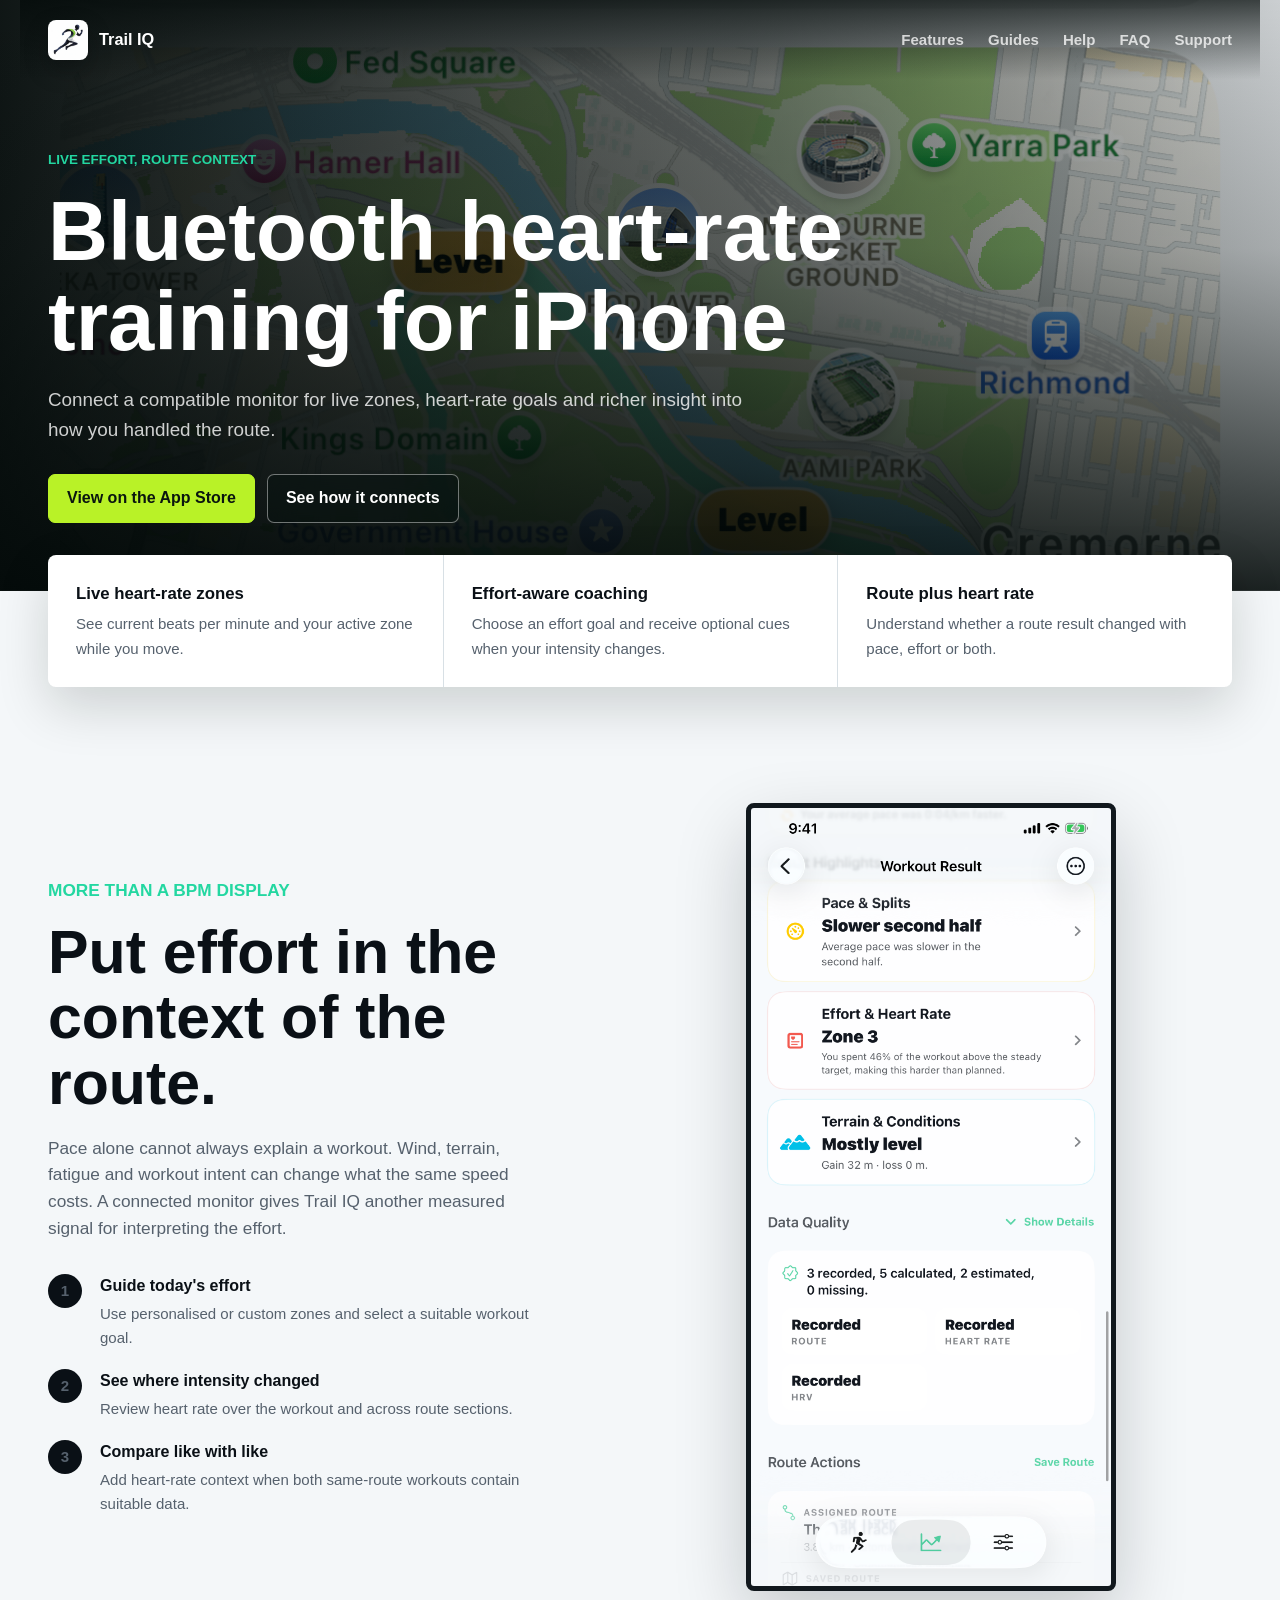
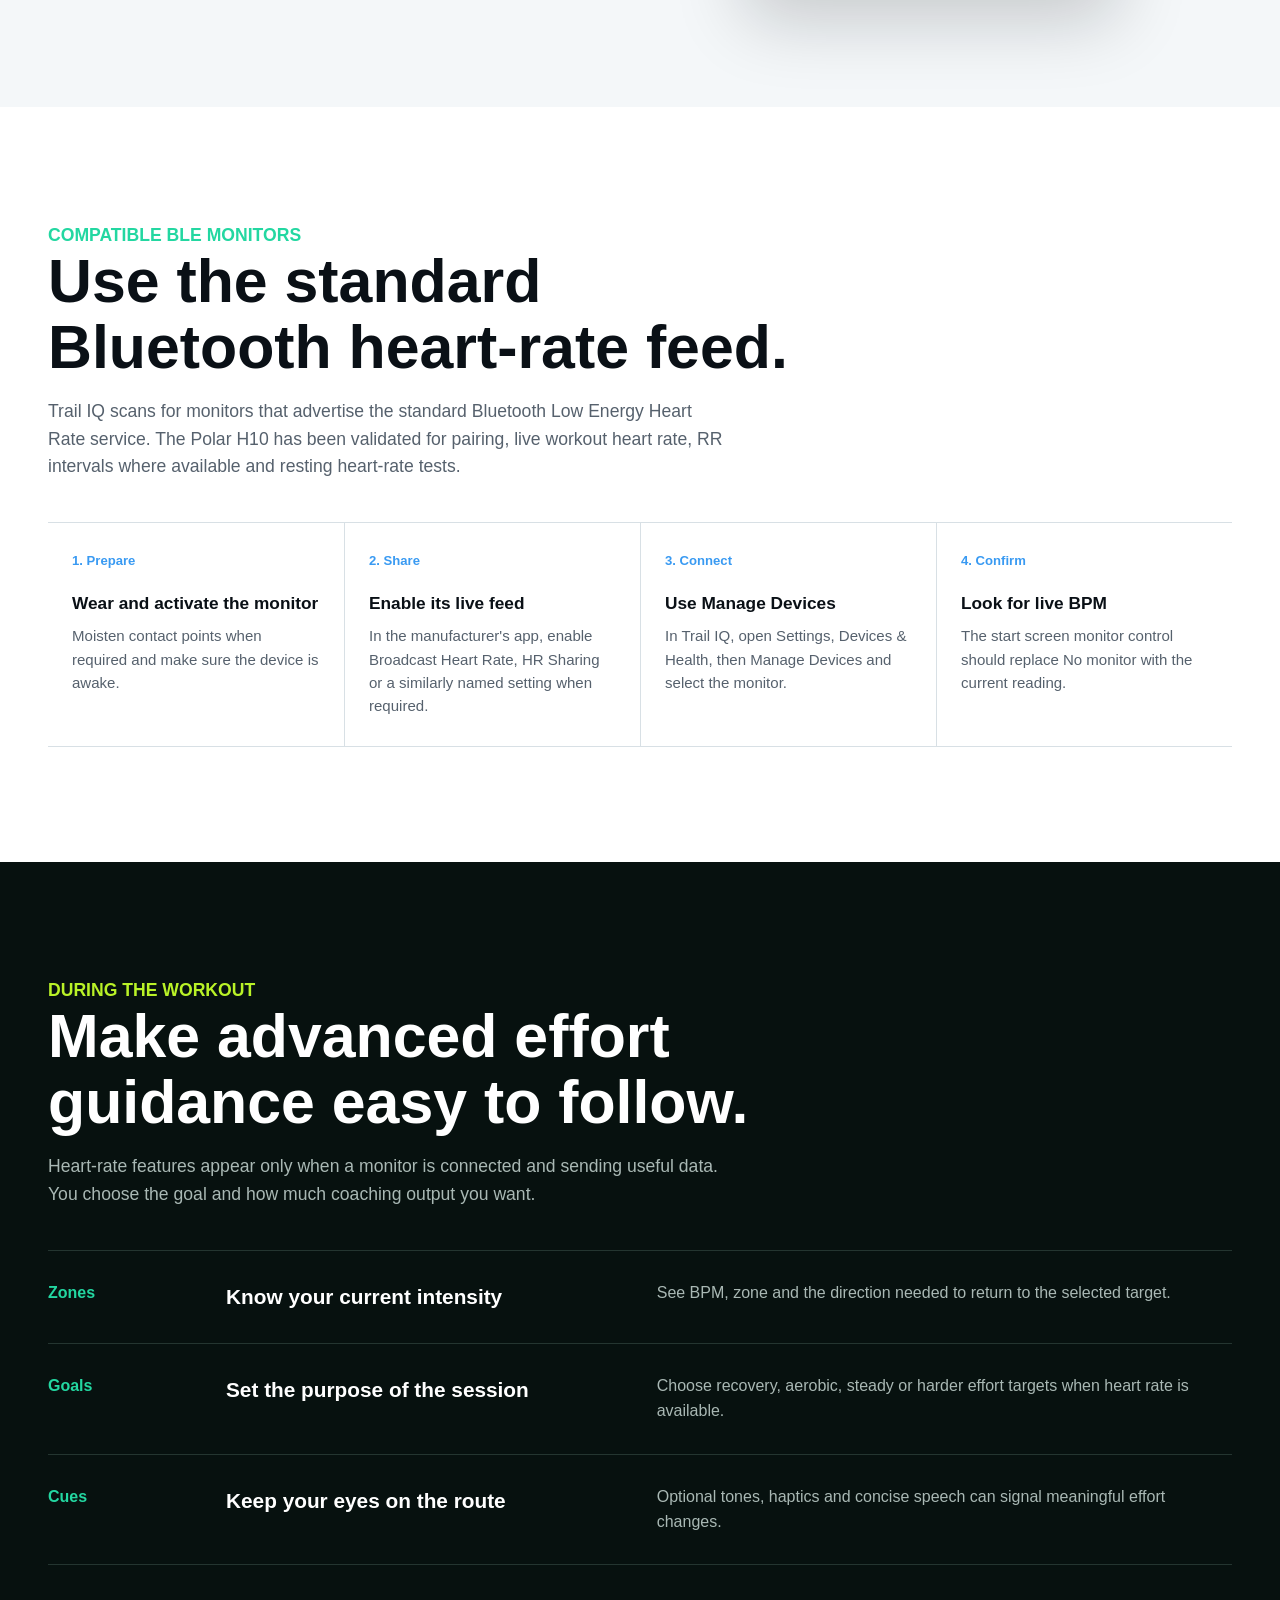
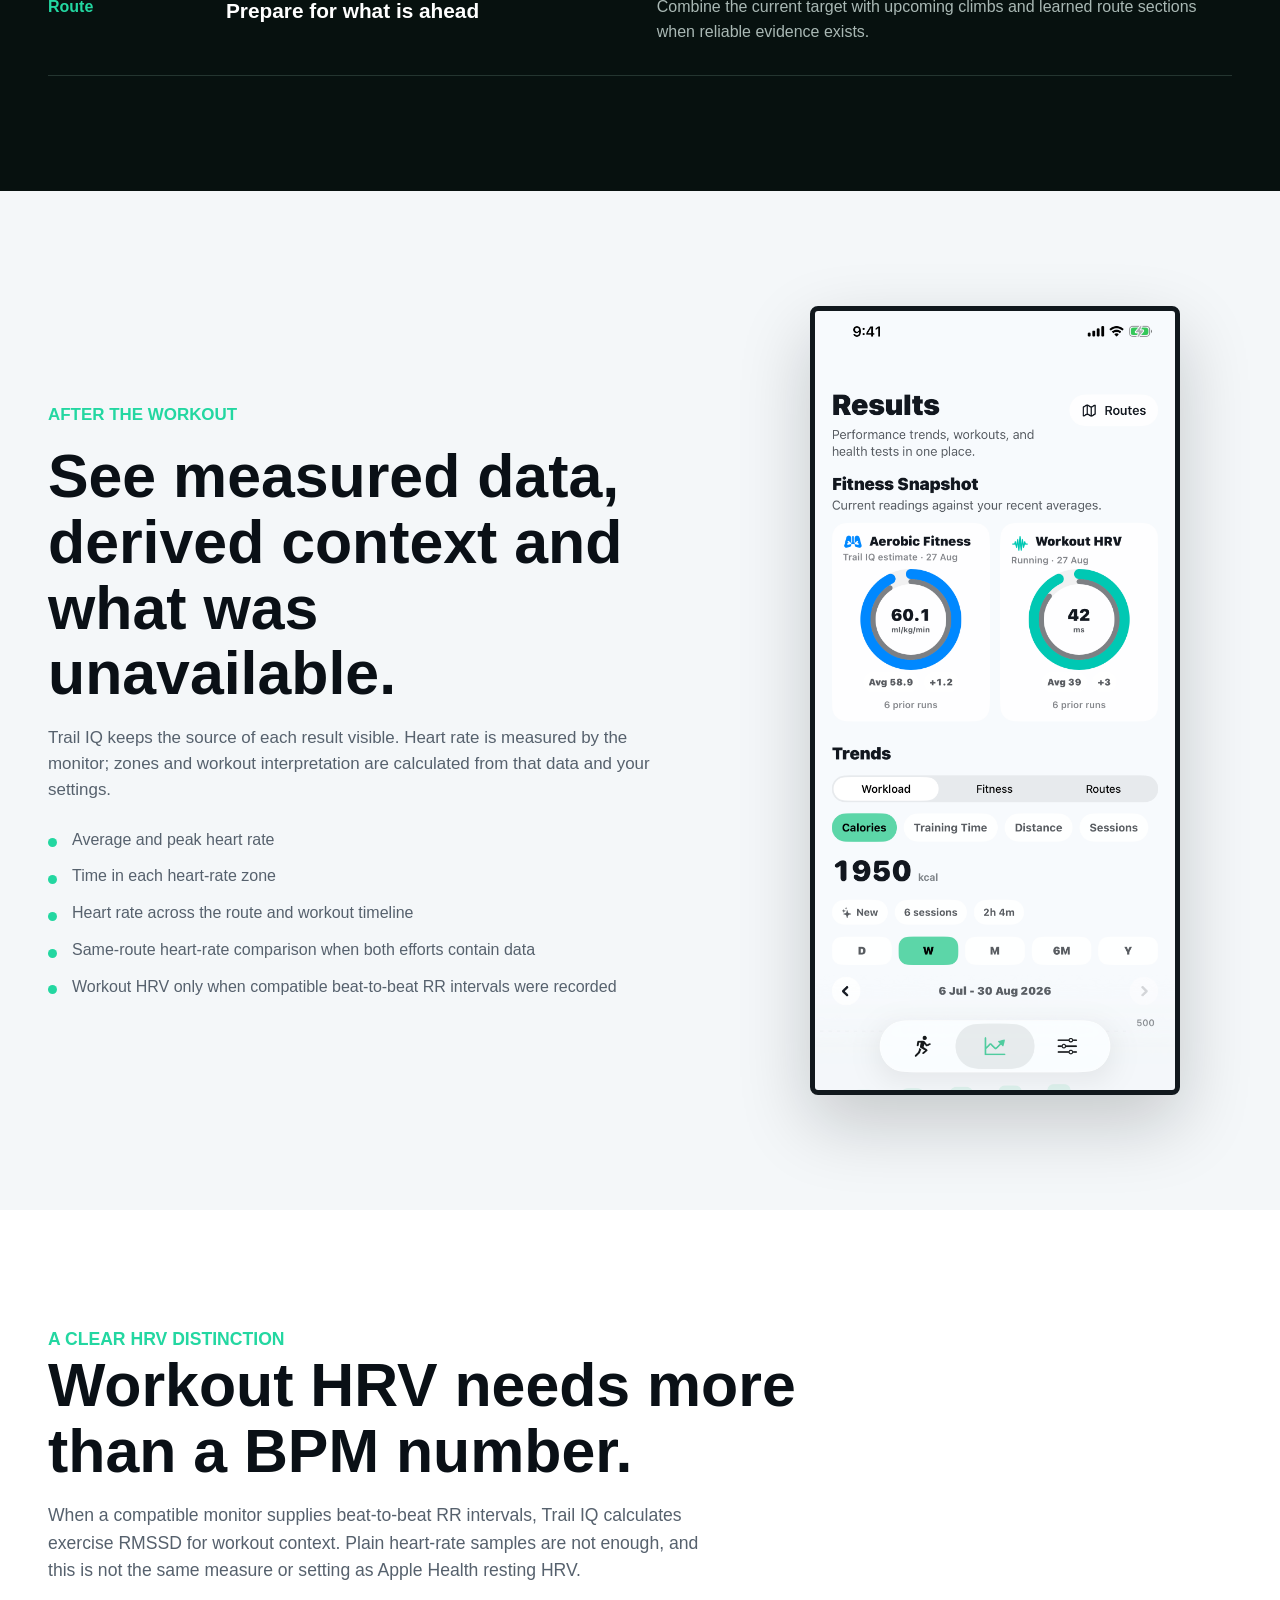
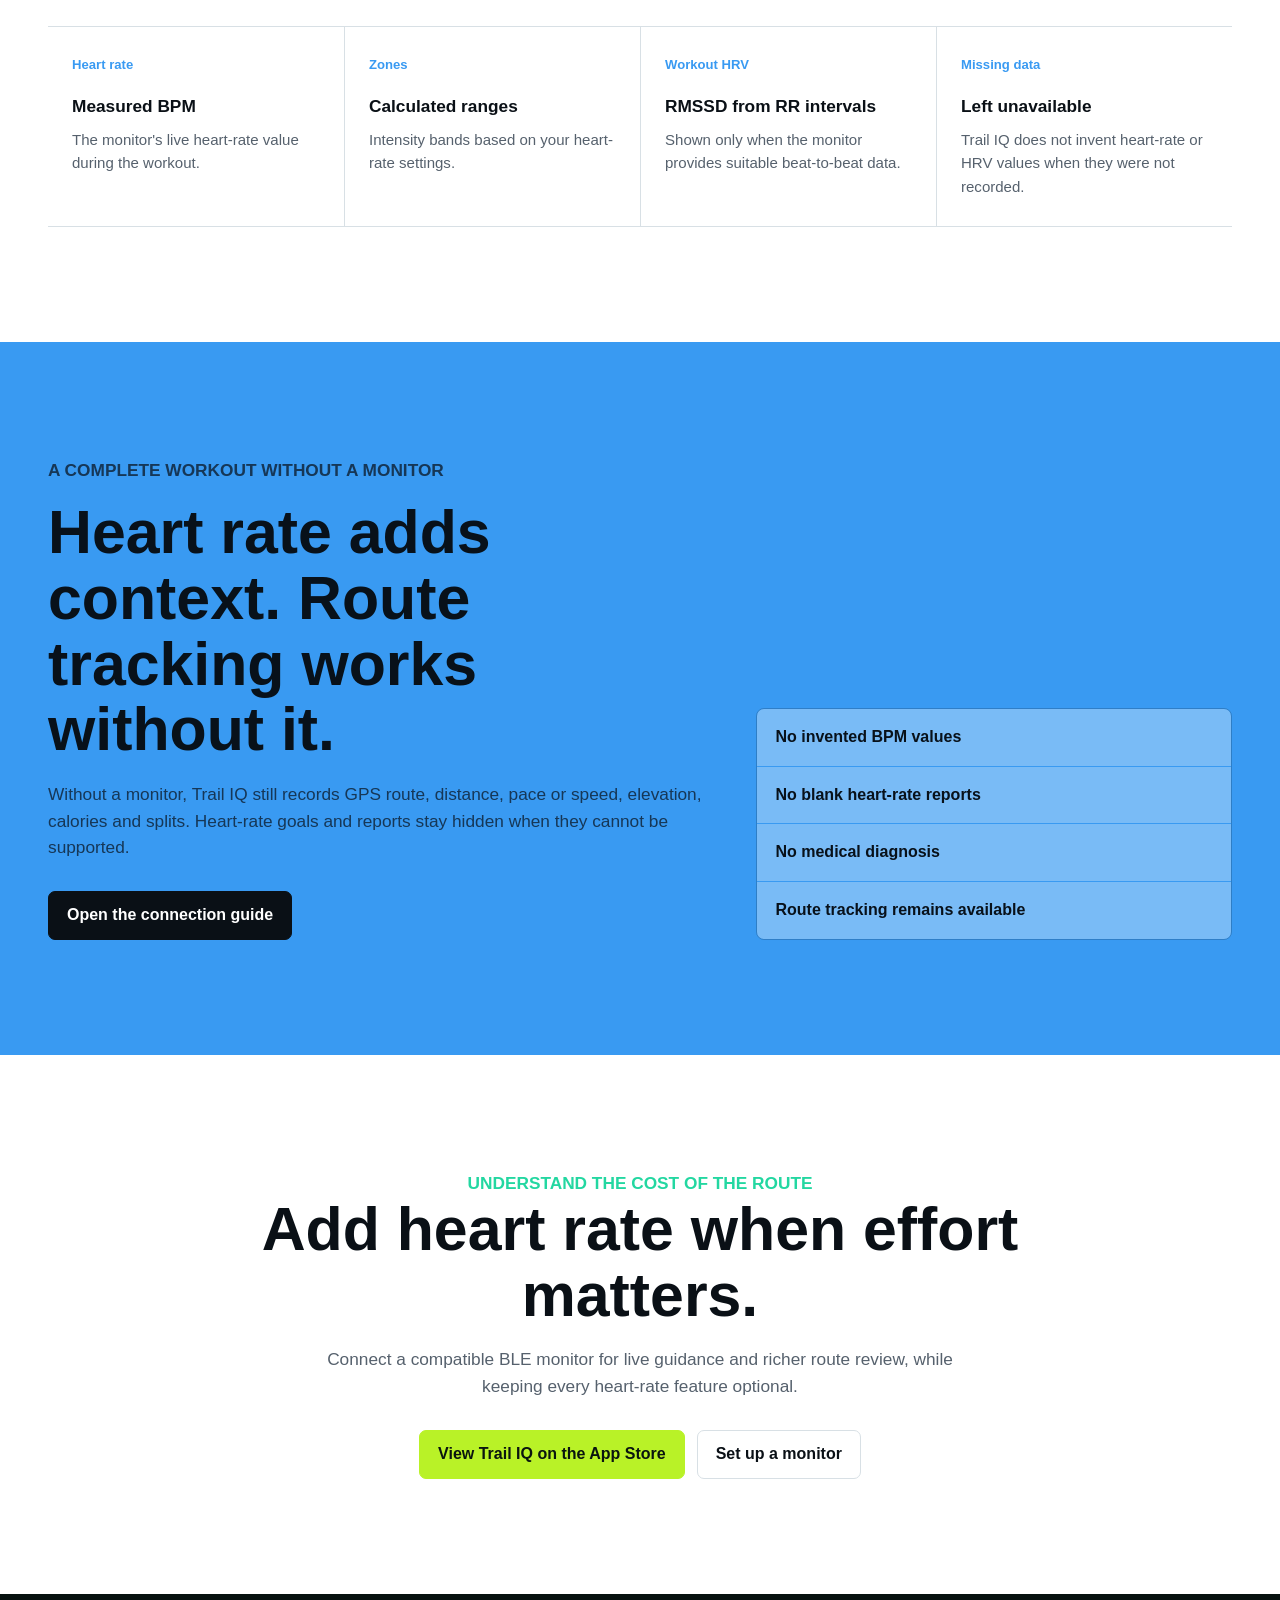
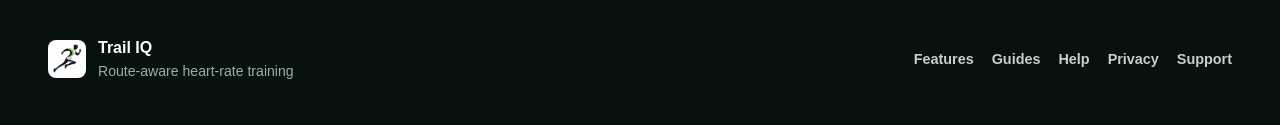
==== bluetooth-heart-rate-running-app/index.html @ c62d62d3 "Complete Trail IQ visibility site refresh" ====
<!doctype html>
<html lang="en">
<head>
  <meta charset="utf-8">
  <meta name="viewport" content="width=device-width, initial-scale=1">
  <meta name="theme-color" content="#07110f">
  <title>Bluetooth Heart Rate Running App for iPhone | Trail IQ</title>
  <meta name="description" content="Connect a compatible Bluetooth heart-rate monitor to Trail IQ for live zones, effort goals, route-aware coaching and workout HRV where supported.">
  <meta name="robots" content="index, follow">
  <link rel="canonical" href="https://trailiqapp.github.io/bluetooth-heart-rate-running-app/">
  <meta property="og:type" content="website">
  <meta property="og:site_name" content="Trail IQ">
  <meta property="og:title" content="Bluetooth Heart-Rate Training for iPhone | Trail IQ">
  <meta property="og:description" content="Add live heart-rate zones and effort context to the routes you walk, run and ride.">
  <meta property="og:url" content="https://trailiqapp.github.io/bluetooth-heart-rate-running-app/">
  <meta property="og:image" content="https://trailiqapp.github.io/assets/screen-highlights.png">
  <meta property="og:image:alt" content="Trail IQ Workout Result showing effort and heart-rate analysis.">
  <meta name="twitter:card" content="summary_large_image">
  <meta name="twitter:title" content="Bluetooth Heart-Rate Training for iPhone | Trail IQ">
  <meta name="twitter:description" content="Add live heart-rate zones and effort context to the routes you walk, run and ride.">
  <meta name="twitter:image" content="https://trailiqapp.github.io/assets/screen-highlights.png">
  <link rel="icon" href="../assets/app-icon.png">
  <link rel="stylesheet" href="../assets/site.css?v=10">
</head>
<body>
  <nav class="site-nav on-dark" aria-label="Trail IQ public site">
    <a class="brand" href="../index.html">
      <img src="../assets/app-icon.png" alt="">
      <span>Trail IQ</span>
    </a>
    <div class="nav-links">
      <a href="../features.html">Features</a>
      <a href="../guides/index.html">Guides</a>
      <a href="../help.html">Help</a>
      <a href="../help.html#faq">FAQ</a>
      <a href="../support.html">Support</a>
    </div>
  </nav>

  <main>
    <header class="page-hero">
      <div class="hero-inner">
        <p class="eyebrow">Live effort, route context</p>
        <h1>Bluetooth heart-rate training for iPhone</h1>
        <p class="lede">Connect a compatible monitor for live zones, heart-rate goals and richer insight into how you handled the route.</p>
        <div class="actions">
          <a class="button bright" href="https://apps.apple.com/app/id6786252489">View on the App Store</a>
          <a class="button ghost" href="#connect">See how it connects</a>
        </div>
      </div>
    </header>

    <section class="promise-strip" aria-label="Bluetooth heart-rate features">
      <div class="promise-grid">
        <div class="promise-item">
          <strong>Live heart-rate zones</strong>
          <span>See current beats per minute and your active zone while you move.</span>
        </div>
        <div class="promise-item">
          <strong>Effort-aware coaching</strong>
          <span>Choose an effort goal and receive optional cues when your intensity changes.</span>
        </div>
        <div class="promise-item">
          <strong>Route plus heart rate</strong>
          <span>Understand whether a route result changed with pace, effort or both.</span>
        </div>
      </div>
    </section>

    <section class="section">
      <div class="section-inner story-layout">
        <div class="story-copy">
          <p class="eyebrow">More than a BPM display</p>
          <h2>Put effort in the context of the route.</h2>
          <p>Pace alone cannot always explain a workout. Wind, terrain, fatigue and workout intent can change what the same speed costs. A connected monitor gives Trail IQ another measured signal for interpreting the effort.</p>
          <div class="story-list">
            <div class="story-point">
              <span class="story-index">1</span>
              <div>
                <strong>Guide today's effort</strong>
                <span>Use personalised or custom zones and select a suitable workout goal.</span>
              </div>
            </div>
            <div class="story-point">
              <span class="story-index">2</span>
              <div>
                <strong>See where intensity changed</strong>
                <span>Review heart rate over the workout and across route sections.</span>
              </div>
            </div>
            <div class="story-point">
              <span class="story-index">3</span>
              <div>
                <strong>Compare like with like</strong>
                <span>Add heart-rate context when both same-route workouts contain suitable data.</span>
              </div>
            </div>
          </div>
        </div>
        <figure class="single-screen">
          <img src="../assets/screen-highlights.png" alt="Trail IQ Result Highlights showing Effort and Heart Rate when monitor data exists.">
        </figure>
      </div>
    </section>

    <section class="section release-band" id="connect">
      <div class="section-inner">
        <div class="section-heading">
          <p class="eyebrow">Compatible BLE monitors</p>
          <h2>Use the standard Bluetooth heart-rate feed.</h2>
          <p>Trail IQ scans for monitors that advertise the standard Bluetooth Low Energy Heart Rate service. The Polar H10 has been validated for pairing, live workout heart rate, RR intervals where available and resting heart-rate tests.</p>
        </div>
        <div class="release-grid">
          <article class="release-item">
            <span>1. Prepare</span>
            <strong>Wear and activate the monitor</strong>
            <p>Moisten contact points when required and make sure the device is awake.</p>
          </article>
          <article class="release-item">
            <span>2. Share</span>
            <strong>Enable its live feed</strong>
            <p>In the manufacturer's app, enable Broadcast Heart Rate, HR Sharing or a similarly named setting when required.</p>
          </article>
          <article class="release-item">
            <span>3. Connect</span>
            <strong>Use Manage Devices</strong>
            <p>In Trail IQ, open Settings, Devices &amp; Health, then Manage Devices and select the monitor.</p>
          </article>
          <article class="release-item">
            <span>4. Confirm</span>
            <strong>Look for live BPM</strong>
            <p>The start screen monitor control should replace No monitor with the current reading.</p>
          </article>
        </div>
      </div>
    </section>

    <section class="section band-dark">
      <div class="section-inner">
        <div class="section-heading">
          <p class="eyebrow">During the workout</p>
          <h2>Make advanced effort guidance easy to follow.</h2>
          <p>Heart-rate features appear only when a monitor is connected and sending useful data. You choose the goal and how much coaching output you want.</p>
        </div>
        <div class="feature-rows">
          <div class="feature-row">
            <span class="feature-number">Zones</span>
            <strong>Know your current intensity</strong>
            <p>See BPM, zone and the direction needed to return to the selected target.</p>
          </div>
          <div class="feature-row">
            <span class="feature-number">Goals</span>
            <strong>Set the purpose of the session</strong>
            <p>Choose recovery, aerobic, steady or harder effort targets when heart rate is available.</p>
          </div>
          <div class="feature-row">
            <span class="feature-number">Cues</span>
            <strong>Keep your eyes on the route</strong>
            <p>Optional tones, haptics and concise speech can signal meaningful effort changes.</p>
          </div>
          <div class="feature-row">
            <span class="feature-number">Route</span>
            <strong>Prepare for what is ahead</strong>
            <p>Combine the current target with upcoming climbs and learned route sections when reliable evidence exists.</p>
          </div>
        </div>
      </div>
    </section>

    <section class="section">
      <div class="section-inner feature-detail">
        <div class="feature-copy">
          <p class="eyebrow">After the workout</p>
          <h2>See measured data, derived context and what was unavailable.</h2>
          <p>Trail IQ keeps the source of each result visible. Heart rate is measured by the monitor; zones and workout interpretation are calculated from that data and your settings.</p>
          <ul>
            <li>Average and peak heart rate</li>
            <li>Time in each heart-rate zone</li>
            <li>Heart rate across the route and workout timeline</li>
            <li>Same-route heart-rate comparison when both efforts contain data</li>
            <li>Workout HRV only when compatible beat-to-beat RR intervals were recorded</li>
          </ul>
        </div>
        <figure class="single-screen">
          <img src="../assets/screen-trends.png" alt="Trail IQ Results showing a Workout HRV snapshot only when relevant data exists.">
        </figure>
      </div>
    </section>

    <section class="section release-band">
      <div class="section-inner">
        <div class="section-heading">
          <p class="eyebrow">A clear HRV distinction</p>
          <h2>Workout HRV needs more than a BPM number.</h2>
          <p>When a compatible monitor supplies beat-to-beat RR intervals, Trail IQ calculates exercise RMSSD for workout context. Plain heart-rate samples are not enough, and this is not the same measure or setting as Apple Health resting HRV.</p>
        </div>
        <div class="release-grid">
          <article class="release-item">
            <span>Heart rate</span>
            <strong>Measured BPM</strong>
            <p>The monitor's live heart-rate value during the workout.</p>
          </article>
          <article class="release-item">
            <span>Zones</span>
            <strong>Calculated ranges</strong>
            <p>Intensity bands based on your heart-rate settings.</p>
          </article>
          <article class="release-item">
            <span>Workout HRV</span>
            <strong>RMSSD from RR intervals</strong>
            <p>Shown only when the monitor provides suitable beat-to-beat data.</p>
          </article>
          <article class="release-item">
            <span>Missing data</span>
            <strong>Left unavailable</strong>
            <p>Trail IQ does not invent heart-rate or HRV values when they were not recorded.</p>
          </article>
        </div>
      </div>
    </section>

    <section class="section privacy-band">
      <div class="section-inner privacy-layout">
        <div>
          <p class="eyebrow">A complete workout without a monitor</p>
          <h2>Heart rate adds context. Route tracking works without it.</h2>
          <p>Without a monitor, Trail IQ still records GPS route, distance, pace or speed, elevation, calories and splits. Heart-rate goals and reports stay hidden when they cannot be supported.</p>
          <div class="actions">
            <a class="button" href="../help.html#heart-rate">Open the connection guide</a>
          </div>
        </div>
        <div class="privacy-facts" aria-label="Heart-rate availability rules">
          <div class="privacy-fact">No invented BPM values</div>
          <div class="privacy-fact">No blank heart-rate reports</div>
          <div class="privacy-fact">No medical diagnosis</div>
          <div class="privacy-fact">Route tracking remains available</div>
        </div>
      </div>
    </section>

    <section class="section cta">
      <div class="section-inner">
        <p class="eyebrow">Understand the cost of the route</p>
        <h2>Add heart rate when effort matters.</h2>
        <p>Connect a compatible BLE monitor for live guidance and richer route review, while keeping every heart-rate feature optional.</p>
        <div class="actions">
          <a class="button bright" href="https://apps.apple.com/app/id6786252489">View Trail IQ on the App Store</a>
          <a class="button outline" href="../help.html#heart-rate">Set up a monitor</a>
        </div>
      </div>
    </section>
  </main>

  <footer class="site-footer">
    <div class="footer-inner">
      <div class="footer-brand">
        <img src="../assets/app-icon.png" alt="">
        <div>
          <strong>Trail IQ</strong>
          <span>Route-aware heart-rate training</span>
        </div>
      </div>
      <div class="footer-links">
        <a href="../features.html">Features</a>
        <a href="../guides/index.html">Guides</a>
        <a href="../help.html">Help</a>
        <a href="../privacy.html">Privacy</a>
        <a href="../support.html">Support</a>
      </div>
    </div>
  </footer>
</body>
</html>
---- assets/site.css ----
:root {
  color-scheme: light;
  --ink: #0a1016;
  --muted: #56616d;
  --quiet: #78828c;
  --paper: #ffffff;
  --canvas: #f4f7f9;
  --soft: #eaf0f3;
  --line: #d8e0e5;
  --night: #07110f;
  --night-soft: #10211e;
  --lime: #b9f227;
  --mint: #23d7a1;
  --blue: #399af2;
  --coral: #ff655d;
  --amber: #f2bd3d;
  --shadow: rgba(7, 17, 15, 0.16);
}

* {
  box-sizing: border-box;
  letter-spacing: 0;
}

html {
  scroll-behavior: smooth;
}

body {
  margin: 0;
  overflow-x: hidden;
  background: var(--canvas);
  color: var(--ink);
  font: 16px/1.55 -apple-system, BlinkMacSystemFont, "SF Pro Text", "Segoe UI", sans-serif;
  text-rendering: optimizeLegibility;
}

img {
  max-width: 100%;
}

a {
  color: inherit;
}

.site-nav {
  position: relative;
  z-index: 20;
  display: flex;
  align-items: center;
  justify-content: space-between;
  gap: 20px;
  max-width: 1240px;
  margin: 0 auto;
  padding: 20px 28px;
}

.site-nav.on-dark {
  position: absolute;
  top: 0;
  right: 0;
  left: 0;
  color: #ffffff;
  background: linear-gradient(180deg, rgba(3, 10, 9, 0.72), rgba(3, 10, 9, 0));
}

.brand {
  display: inline-flex;
  align-items: center;
  gap: 11px;
  color: inherit;
  font-size: 1.02rem;
  font-weight: 800;
  text-decoration: none;
}

.brand img {
  width: 40px;
  height: 40px;
  border-radius: 8px;
  box-shadow: 0 10px 24px rgba(0, 0, 0, 0.24);
}

.nav-links {
  display: flex;
  min-width: 0;
  align-items: center;
  gap: 24px;
}

.nav-links a {
  color: inherit;
  font-size: 0.94rem;
  font-weight: 700;
  text-decoration: none;
  opacity: 0.76;
}

.nav-links a:hover,
.nav-links a[aria-current="page"] {
  opacity: 1;
}

.hero {
  position: relative;
  display: flex;
  min-height: min(780px, 84svh);
  align-items: flex-end;
  overflow: hidden;
  background-color: var(--night);
  background-image:
    linear-gradient(90deg, rgba(3, 10, 9, 0.94) 0%, rgba(3, 10, 9, 0.72) 44%, rgba(3, 10, 9, 0.18) 78%),
    linear-gradient(0deg, rgba(3, 10, 9, 0.76) 0%, transparent 38%),
    url("screen-home.png");
  background-position: center 42%;
  background-size: cover;
  color: #ffffff;
}

.hero-inner {
  position: relative;
  z-index: 2;
  width: min(1184px, calc(100% - 48px));
  margin: 0 auto;
  padding: 150px 0 84px;
}

.hero-copy {
  width: 100%;
  max-width: 680px;
}

.eyebrow {
  margin: 0 0 16px;
  color: var(--mint);
  font-size: 0.84rem;
  font-weight: 850;
  text-transform: uppercase;
}

h1,
h2,
h3 {
  margin-top: 0;
  line-height: 1.08;
}

h1 {
  max-width: 760px;
  margin-bottom: 18px;
  font-size: 6.2rem;
  font-weight: 900;
}

h2 {
  margin-bottom: 18px;
  font-size: 3.8rem;
  font-weight: 880;
}

h3 {
  margin-bottom: 10px;
  font-size: 1.35rem;
  font-weight: 820;
}

p {
  color: var(--muted);
}

.hero .lede {
  max-width: 640px;
  margin: 0;
  color: rgba(255, 255, 255, 0.84);
  font-size: 1.3rem;
}

.actions {
  display: flex;
  flex-wrap: wrap;
  gap: 12px;
  margin-top: 30px;
}

.button {
  display: inline-flex;
  min-height: 48px;
  align-items: center;
  justify-content: center;
  border: 1px solid var(--ink);
  border-radius: 7px;
  padding: 11px 18px;
  background: var(--ink);
  color: #ffffff;
  font-weight: 800;
  text-decoration: none;
}

.button:hover {
  transform: translateY(-1px);
}

.button.bright {
  border-color: var(--lime);
  background: var(--lime);
  color: #0a150f;
}

.button.ghost {
  border-color: rgba(255, 255, 255, 0.42);
  background: rgba(7, 17, 15, 0.48);
  color: #ffffff;
  backdrop-filter: blur(14px);
}

.button.outline {
  border-color: var(--line);
  background: var(--paper);
  color: var(--ink);
}

.section {
  padding: clamp(68px, 9vw, 118px) 28px;
}

.section-inner {
  width: min(1184px, 100%);
  margin: 0 auto;
}

.section-heading {
  max-width: 760px;
  margin-bottom: 42px;
}

.section-heading p {
  max-width: 680px;
  margin: 0;
  font-size: 1.1rem;
}

.release-band {
  background: var(--paper);
}

.release-grid {
  display: grid;
  grid-template-columns: repeat(4, minmax(0, 1fr));
  border-top: 1px solid var(--line);
  border-bottom: 1px solid var(--line);
}

.release-item {
  min-width: 0;
  padding: 28px 24px;
}

.release-item + .release-item {
  border-left: 1px solid var(--line);
}

.release-item span,
.release-item strong {
  display: block;
}

.release-item span {
  margin-bottom: 18px;
  color: var(--blue);
  font-size: 0.82rem;
  font-weight: 850;
}

.release-item strong {
  margin-bottom: 8px;
  font-size: 1.08rem;
}

.release-item p {
  margin: 0;
  font-size: 0.94rem;
}

.release-link {
  color: inherit;
  text-decoration: none;
}

.release-link:hover {
  background: var(--soft);
}

.promise-strip {
  position: relative;
  z-index: 3;
  width: min(1184px, calc(100% - 48px));
  margin: -36px auto 0;
  border-radius: 8px;
  background: var(--paper);
  box-shadow: 0 20px 52px var(--shadow);
}

.promise-grid {
  display: grid;
  grid-template-columns: repeat(3, 1fr);
}

.promise-item {
  min-width: 0;
  padding: 26px 28px;
}

.promise-item + .promise-item {
  border-left: 1px solid var(--line);
}

.promise-item strong {
  display: block;
  margin-bottom: 5px;
  font-size: 1.05rem;
}

.promise-item span {
  color: var(--muted);
  font-size: 0.94rem;
}

.story-layout {
  display: grid;
  grid-template-columns: minmax(0, 0.9fr) minmax(420px, 1.1fr);
  gap: clamp(42px, 7vw, 96px);
  align-items: center;
}

.story-copy {
  max-width: 540px;
}

.story-copy p {
  font-size: 1.08rem;
}

.story-list {
  display: grid;
  gap: 18px;
  margin-top: 32px;
}

.story-point {
  display: grid;
  grid-template-columns: 38px minmax(0, 1fr);
  gap: 14px;
}

.story-index {
  display: grid;
  width: 34px;
  height: 34px;
  place-items: center;
  border-radius: 50%;
  background: var(--ink);
  color: var(--lime);
  font-size: 0.82rem;
  font-weight: 900;
}

.story-point strong {
  display: block;
  margin-bottom: 3px;
}

.story-point span {
  color: var(--muted);
  font-size: 0.94rem;
}

.screen-stage {
  position: relative;
  min-height: 680px;
}

.phone-shot {
  position: absolute;
  margin: 0;
  overflow: hidden;
  border: 5px solid #11181d;
  border-radius: 8px;
  background: #11181d;
  box-shadow: 0 28px 72px rgba(10, 16, 22, 0.24);
}

.phone-shot img {
  display: block;
  width: 100%;
  height: auto;
}

.phone-shot.primary {
  right: 0;
  bottom: 0;
  width: min(62%, 350px);
  z-index: 2;
}

.phone-shot.secondary {
  top: 0;
  left: 0;
  width: min(54%, 305px);
  z-index: 1;
}

.phone-shot.tertiary {
  right: 7%;
  top: 11%;
  width: min(45%, 250px);
  opacity: 0.72;
}

.band-dark {
  background: var(--night);
  color: #ffffff;
}

.band-dark p {
  color: #a9b8b4;
}

.band-dark .eyebrow {
  color: var(--lime);
}

.feature-rows {
  display: grid;
  gap: 0;
  border-top: 1px solid #243530;
}

.comparison-table-wrap {
  overflow-x: auto;
  margin-top: 32px;
  border: 1px solid var(--line);
  border-radius: 8px;
  background: var(--paper);
  box-shadow: 0 18px 42px var(--shadow);
  -webkit-overflow-scrolling: touch;
}

.comparison-table {
  width: 100%;
  min-width: 980px;
  border-collapse: collapse;
  color: var(--ink);
}

.comparison-table caption {
  padding: 18px 20px;
  border-bottom: 1px solid var(--line);
  color: var(--muted);
  font-size: 0.88rem;
  line-height: 1.45;
  text-align: left;
}

.comparison-table th,
.comparison-table td {
  padding: 18px;
  border-right: 1px solid var(--line);
  border-bottom: 1px solid var(--line);
  vertical-align: top;
  font-size: 0.94rem;
  line-height: 1.45;
  text-align: left;
}

.comparison-table tr:last-child th,
.comparison-table tr:last-child td {
  border-bottom: 0;
}

.comparison-table th:last-child,
.comparison-table td:last-child {
  border-right: 0;
}

.comparison-table thead th {
  background: var(--night);
  color: white;
  font-weight: 760;
}

.comparison-table tbody th {
  width: 170px;
  background: var(--soft);
  font-weight: 760;
}

.comparison-table td strong {
  display: block;
  margin-bottom: 4px;
}

.source-list {
  display: grid;
  gap: 10px;
  margin: 24px 0 0;
  padding: 0;
  list-style: none;
}

.source-list li {
  padding: 14px 16px;
  border-left: 3px solid var(--blue);
  background: var(--soft);
  color: var(--muted);
}

.source-list a {
  color: var(--ink);
  font-weight: 740;
}

.guide-grid {
  display: grid;
  grid-template-columns: repeat(2, minmax(0, 1fr));
  gap: 20px;
}

.guide-card {
  display: flex;
  min-height: 320px;
  flex-direction: column;
  justify-content: space-between;
  border: 1px solid var(--line);
  border-radius: 8px;
  padding: 30px;
  background: var(--paper);
  text-decoration: none;
}

.guide-card:hover {
  border-color: var(--blue);
}

.guide-card .eyebrow {
  margin-bottom: 34px;
}

.guide-card h2,
.guide-card h3 {
  max-width: 520px;
  margin-bottom: 14px;
  font-size: 2.5rem;
}

.guide-card p {
  max-width: 560px;
  margin-bottom: 0;
  font-size: 1.02rem;
}

.guide-card .guide-link {
  display: block;
  margin-top: 32px;
  color: var(--blue);
  font-weight: 820;
}

.guide-card.featured {
  grid-column: 1 / -1;
  min-height: 360px;
  background: var(--night);
  color: white;
}

.guide-card.featured p {
  color: #a9b8b4;
}

.article-hero .hero-inner {
  width: min(960px, calc(100% - 48px));
}

.article-hero h1 {
  max-width: 940px;
  font-size: 4.8rem;
}

.article-meta {
  display: flex;
  flex-wrap: wrap;
  gap: 10px 22px;
  margin-top: 24px;
  color: rgba(255, 255, 255, 0.72);
  font-size: 0.9rem;
  font-weight: 720;
}

.article-shell {
  width: min(820px, 100%);
  margin: 0 auto;
}

.article-intro {
  margin: 0 0 48px;
  color: var(--ink);
  font-size: 1.45rem;
  line-height: 1.55;
}

.article-body h2 {
  margin-top: 64px;
  font-size: 2.85rem;
}

.article-body h3 {
  margin-top: 34px;
  font-size: 1.45rem;
}

.article-body p,
.article-body li {
  font-size: 1.08rem;
  line-height: 1.72;
}

.article-body ul,
.article-body ol {
  display: grid;
  gap: 10px;
  padding-left: 24px;
}

.article-callout {
  margin: 42px 0;
  border-left: 4px solid var(--mint);
  padding: 24px 28px;
  background: var(--soft);
}

.article-callout strong {
  display: block;
  margin-bottom: 6px;
  font-size: 1.18rem;
}

.article-callout p {
  margin: 0;
}

.article-figure {
  margin: 48px auto;
  text-align: center;
}

.article-figure img {
  display: block;
  width: min(100%, 430px);
  margin: 0 auto;
  border: 4px solid #121a20;
  border-radius: 8px;
}

.article-figure figcaption {
  max-width: 560px;
  margin: 12px auto 0;
  color: var(--muted);
  font-size: 0.88rem;
}

.article-sources {
  margin-top: 68px;
  border-top: 1px solid var(--line);
  padding-top: 28px;
}

.article-sources h2 {
  margin-top: 0;
  font-size: 1.5rem;
}

.article-sources li {
  font-size: 0.96rem;
}

.related-band {
  background: var(--soft);
}

.related-links {
  display: grid;
  grid-template-columns: repeat(3, minmax(0, 1fr));
  gap: 1px;
  overflow: hidden;
  border: 1px solid var(--line);
  border-radius: 8px;
  background: var(--line);
}

.related-link {
  min-width: 0;
  padding: 24px;
  background: var(--paper);
  text-decoration: none;
}

.related-link span,
.related-link strong {
  display: block;
}

.related-link span {
  margin-bottom: 8px;
  color: var(--blue);
  font-size: 0.78rem;
  font-weight: 850;
  text-transform: uppercase;
}

.related-link strong {
  line-height: 1.35;
}

.feature-row {
  display: grid;
  grid-template-columns: 150px minmax(220px, 0.7fr) minmax(280px, 1fr);
  gap: 28px;
  align-items: start;
  padding: 30px 0;
  border-bottom: 1px solid #243530;
}

.feature-row .feature-number {
  color: var(--mint);
  font-weight: 850;
}

.feature-row strong {
  font-size: 1.3rem;
}

.feature-row p {
  margin: 0;
}

.showcase-grid {
  display: grid;
  grid-template-columns: repeat(3, minmax(0, 1fr));
  gap: 18px;
}

.showcase {
  overflow: hidden;
  border: 1px solid var(--line);
  border-radius: 8px;
  background: var(--paper);
}

.showcase-media {
  overflow: hidden;
  height: 420px;
  background: var(--soft);
}

.showcase-media img {
  width: 100%;
  height: 100%;
  object-fit: cover;
  object-position: top center;
}

.showcase-copy {
  padding: 24px;
}

.showcase-copy p {
  margin-bottom: 0;
}

.privacy-band {
  background: var(--blue);
  color: #08111a;
}

.privacy-layout {
  display: grid;
  grid-template-columns: minmax(0, 1fr) minmax(320px, 0.72fr);
  gap: 48px;
  align-items: end;
}

.privacy-layout p {
  max-width: 680px;
  color: rgba(8, 17, 26, 0.72);
  font-size: 1.08rem;
}

.privacy-facts {
  display: grid;
  gap: 1px;
  border: 1px solid rgba(8, 17, 26, 0.2);
  border-radius: 8px;
  overflow: hidden;
}

.privacy-fact {
  padding: 16px 18px;
  background: rgba(255, 255, 255, 0.32);
  font-weight: 800;
}

.cta {
  background: var(--paper);
  text-align: center;
}

.cta .section-inner {
  max-width: 820px;
}

.cta p {
  max-width: 640px;
  margin: 0 auto;
  font-size: 1.08rem;
}

.cta .actions {
  justify-content: center;
}

.page-hero {
  position: relative;
  display: flex;
  min-height: 530px;
  align-items: flex-end;
  overflow: hidden;
  background-color: var(--night);
  background-image:
    linear-gradient(0deg, rgba(3, 10, 9, 0.88), rgba(3, 10, 9, 0.18) 58%, transparent),
    linear-gradient(90deg, rgba(3, 10, 9, 0.95), rgba(3, 10, 9, 0.58) 58%, rgba(3, 10, 9, 0.18)),
    url("screen-replay.png");
  background-position: center 38%;
  background-size: cover;
  color: #ffffff;
}

.page-hero .hero-inner {
  padding-bottom: 68px;
}

.page-hero h1 {
  max-width: 900px;
  font-size: 5.2rem;
  overflow-wrap: anywhere;
}

.page-hero .lede {
  max-width: 700px;
  color: rgba(255, 255, 255, 0.8);
  font-size: 1.18rem;
}

.feature-detail {
  display: grid;
  grid-template-columns: minmax(0, 0.9fr) minmax(340px, 0.7fr);
  gap: clamp(42px, 8vw, 110px);
  align-items: center;
}

.feature-detail + .feature-detail {
  margin-top: 110px;
}

.feature-detail.reverse .feature-copy {
  order: 2;
}

.feature-detail.reverse .single-screen {
  order: 1;
}

.feature-copy p {
  font-size: 1.06rem;
}

.feature-copy ul {
  margin: 24px 0 0;
  padding: 0;
  list-style: none;
}

.feature-copy li {
  position: relative;
  margin-top: 12px;
  padding-left: 24px;
  color: var(--muted);
}

.feature-copy li::before {
  position: absolute;
  top: 0.66em;
  left: 0;
  width: 9px;
  height: 9px;
  border-radius: 50%;
  background: var(--mint);
  content: "";
}

.single-screen {
  justify-self: center;
  margin: 0;
  width: min(100%, 370px);
  overflow: hidden;
  border: 5px solid #11181d;
  border-radius: 8px;
  background: #11181d;
  box-shadow: 0 28px 72px rgba(10, 16, 22, 0.2);
}

.single-screen img {
  display: block;
  width: 100%;
}

.doc-main {
  width: min(1120px, calc(100% - 48px));
  margin: 0 auto;
  padding: 44px 0 84px;
}

.doc-hero {
  padding: 0;
  background: var(--paper);
}

.doc-hero .doc-main {
  padding-top: 64px;
  padding-bottom: 56px;
}

.doc-heading {
  display: flex;
  align-items: center;
  gap: 20px;
}

.doc-heading img {
  width: 76px;
  height: 76px;
  border-radius: 8px;
  box-shadow: 0 14px 32px var(--shadow);
}

.doc-heading h1 {
  margin-bottom: 8px;
  font-size: 4.2rem;
}

.effective-date,
.doc-lede {
  margin: 0;
  color: var(--muted);
  font-weight: 650;
}

.doc-lede {
  max-width: 780px;
  margin-top: 24px;
  font-size: 1.08rem;
}

.summary-grid {
  display: grid;
  grid-template-columns: repeat(3, 1fr);
  gap: 1px;
  margin-top: 36px;
  border: 1px solid var(--line);
  border-radius: 8px;
  overflow: hidden;
  background: var(--line);
}

.summary-item {
  padding: 20px;
  background: var(--canvas);
}

.summary-item strong {
  display: block;
  margin-bottom: 5px;
}

.summary-item span {
  color: var(--muted);
  font-size: 0.92rem;
}

.doc-layout {
  display: grid;
  grid-template-columns: 220px minmax(0, 1fr);
  gap: 48px;
  align-items: start;
}

.toc {
  position: sticky;
  top: 24px;
  padding-top: 5px;
}

.toc-title {
  margin: 0 0 12px;
  color: var(--ink);
  font-size: 0.82rem;
  font-weight: 850;
  text-transform: uppercase;
}

.toc a {
  display: block;
  padding: 7px 0;
  color: var(--muted);
  font-size: 0.93rem;
  font-weight: 700;
  text-decoration: none;
}

.toc a:hover {
  color: var(--blue);
}

.content {
  min-width: 0;
  border-top: 1px solid var(--line);
}

.content-section {
  padding: 34px 0;
  border-bottom: 1px solid var(--line);
}

.content-section h2 {
  margin-bottom: 16px;
  font-size: 1.65rem;
}

.content-section h3 {
  margin: 28px 0 8px;
  font-size: 1.08rem;
}

.content-section p,
.content-section li {
  color: var(--muted);
}

.content-section > :first-child {
  margin-top: 0;
}

.content-section > :last-child {
  margin-bottom: 0;
}

.support-lead {
  display: grid;
  grid-template-columns: 1fr auto;
  gap: 24px;
  align-items: center;
  padding: 26px;
  border: 1px solid var(--line);
  border-radius: 8px;
  background: var(--paper);
}

.support-lead p {
  margin: 5px 0 0;
}

.checks-grid {
  display: grid;
  grid-template-columns: repeat(2, 1fr);
  gap: 1px;
  overflow: hidden;
  border: 1px solid var(--line);
  border-radius: 8px;
  background: var(--line);
}

.check-item {
  padding: 20px;
  background: var(--paper);
}

.check-item strong {
  display: block;
  margin-bottom: 5px;
}

.check-item span {
  color: var(--muted);
  font-size: 0.93rem;
}

.help-hero {
  overflow: hidden;
  background: var(--night);
  color: #ffffff;
}

.help-hero-inner {
  display: grid;
  grid-template-columns: minmax(0, 1fr) minmax(260px, 340px);
  gap: clamp(48px, 8vw, 110px);
  width: min(1120px, calc(100% - 48px));
  min-height: 610px;
  margin: 0 auto;
  padding: 72px 0 0;
  align-items: end;
}

.help-hero-copy {
  align-self: center;
  padding-bottom: 72px;
}

.help-hero h1 {
  max-width: 760px;
  margin-bottom: 20px;
  font-size: 5.2rem;
}

.help-hero .lede {
  max-width: 650px;
  margin: 0;
  color: #b6c4c1;
  font-size: 1.18rem;
}

.help-quick-links {
  display: flex;
  flex-wrap: wrap;
  gap: 8px;
  margin-top: 30px;
}

.help-quick-links a {
  border: 1px solid #355149;
  border-radius: 6px;
  padding: 8px 11px;
  color: #e7efed;
  font-size: 0.88rem;
  font-weight: 750;
  text-decoration: none;
}

.help-quick-links a:hover {
  border-color: var(--mint);
  color: var(--mint);
}

.help-hero-screen {
  width: 100%;
  max-height: 530px;
  margin: 0;
  overflow: hidden;
  border: 5px solid #17221f;
  border-bottom: 0;
  border-radius: 8px 8px 0 0;
  background: #17221f;
  box-shadow: 0 28px 72px rgba(0, 0, 0, 0.4);
}

.help-hero-screen img {
  display: block;
  width: 100%;
}

.help-main {
  width: min(1120px, calc(100% - 48px));
  margin: 0 auto;
  padding: 24px 0 92px;
}

.help-section {
  padding: 76px 0 54px;
  scroll-margin-top: 20px;
}

.help-section + .help-section {
  border-top: 1px solid var(--line);
}

.help-section-heading {
  display: grid;
  grid-template-columns: 74px minmax(0, 760px);
  gap: 20px;
  margin-bottom: 36px;
}

.help-section-heading h2 {
  margin-bottom: 12px;
  font-size: 3rem;
}

.help-section-heading p:last-child {
  max-width: 720px;
  margin: 0;
  font-size: 1.04rem;
}

.help-number {
  margin: 5px 0 0;
  color: var(--blue);
  font-size: 1rem;
  font-weight: 900;
}

.workflow {
  border-top: 1px solid var(--line);
}

.workflow:last-child {
  border-bottom: 1px solid var(--line);
}

.workflow summary {
  position: relative;
  display: grid;
  grid-template-columns: minmax(0, 1fr) minmax(180px, auto) 28px;
  gap: 22px;
  align-items: center;
  min-height: 86px;
  padding: 18px 4px;
  cursor: pointer;
  list-style: none;
}

.workflow summary::-webkit-details-marker {
  display: none;
}

.workflow summary::after {
  display: grid;
  width: 28px;
  height: 28px;
  place-items: center;
  border: 1px solid var(--line);
  border-radius: 50%;
  color: var(--blue);
  content: "+";
  font-size: 1.2rem;
  font-weight: 800;
}

.workflow[open] summary::after {
  content: "-";
}

.workflow summary span {
  color: var(--ink);
  font-size: 1.25rem;
  font-weight: 850;
}

.workflow summary small {
  color: var(--muted);
  font-size: 0.9rem;
  font-weight: 650;
  text-align: right;
}

.workflow-body {
  padding: 6px 4px 38px 94px;
}

.workflow-intro {
  max-width: 760px;
  margin-bottom: 24px;
}

.workflow-intro h3 {
  margin-bottom: 6px;
  font-size: 0.8rem;
  text-transform: uppercase;
}

.workflow-intro p {
  margin: 0;
}

.workflow-steps {
  max-width: 820px;
  margin: 0;
  padding: 0;
  list-style: none;
}

.workflow-steps li {
  display: grid;
  grid-template-columns: 34px minmax(0, 1fr);
  gap: 14px;
  align-items: start;
  padding: 12px 0;
}

.workflow-steps li + li {
  border-top: 1px solid var(--soft);
}

.workflow-steps li > span {
  display: grid;
  width: 32px;
  height: 32px;
  place-items: center;
  border-radius: 50%;
  background: var(--ink);
  color: var(--lime);
  font-size: 0.82rem;
  font-weight: 900;
}

.workflow-steps p {
  margin: 4px 0 0;
}

.workflow-outcome,
.workflow-note {
  max-width: 820px;
  margin-top: 24px;
  border-left: 4px solid var(--mint);
  padding: 14px 18px;
  background: var(--paper);
}

.workflow-outcome strong {
  display: block;
  margin-bottom: 3px;
}

.workflow-outcome p {
  margin: 0;
}

.workflow-note {
  border-left-color: var(--amber);
  color: var(--muted);
  font-size: 0.93rem;
}

.workflow-note strong {
  color: var(--ink);
}

.cue-table {
  max-width: 900px;
  margin-top: 26px;
  border-top: 1px solid var(--line);
}

.cue-row {
  display: grid;
  grid-template-columns: minmax(150px, 0.65fr) minmax(220px, 1fr) minmax(190px, 0.8fr);
  gap: 20px;
  padding: 15px 4px;
  border-bottom: 1px solid var(--line);
  color: var(--muted);
}

.cue-heading {
  color: var(--ink);
  font-size: 0.78rem;
  font-weight: 850;
  text-transform: uppercase;
}

.cue-row strong {
  color: var(--ink);
}

.help-visual-pair {
  display: grid;
  grid-template-columns: repeat(2, minmax(0, 330px));
  gap: 24px;
  margin: 0 0 42px 94px;
}

.help-visual-pair figure {
  margin: 0;
}

.help-visual-pair img {
  display: block;
  width: 100%;
  max-height: 460px;
  border: 4px solid #121a20;
  border-radius: 8px;
  object-fit: cover;
  object-position: top;
}

.help-visual-pair figcaption {
  padding-top: 8px;
  color: var(--muted);
  font-size: 0.85rem;
  font-weight: 750;
}

.help-support-band {
  display: grid;
  grid-template-columns: minmax(0, 1fr) auto;
  gap: 42px;
  align-items: end;
  margin-top: 54px;
  padding: 42px;
  border-radius: 8px;
  background: var(--night);
  color: #ffffff;
}

.help-support-band h2 {
  max-width: 680px;
  margin-bottom: 12px;
  font-size: 2.8rem;
}

.help-support-band p:not(.eyebrow) {
  max-width: 690px;
  margin-bottom: 0;
  color: #a9b8b4;
}

.help-support-band .actions {
  justify-content: flex-end;
}

.site-footer {
  background: var(--night);
  color: #ffffff;
}

.footer-inner {
  display: grid;
  grid-template-columns: 1fr auto;
  gap: 24px;
  width: min(1184px, calc(100% - 48px));
  margin: 0 auto;
  padding: 42px 0;
  align-items: center;
}

.footer-brand {
  display: flex;
  align-items: center;
  gap: 12px;
  color: inherit;
  text-decoration: none;
}

.footer-brand img {
  width: 38px;
  height: 38px;
  border-radius: 8px;
}

.footer-brand strong,
.footer-brand span {
  display: block;
}

.footer-brand span {
  color: #9caeaa;
  font-size: 0.88rem;
}

.footer-links {
  display: flex;
  flex-wrap: wrap;
  gap: 18px;
}

.footer-links a {
  color: #c5d1ce;
  font-size: 0.9rem;
  font-weight: 700;
  text-decoration: none;
}

@media (max-width: 900px) {
  h1 {
    font-size: 5rem;
  }

  h2 {
    font-size: 3.3rem;
  }

  .page-hero h1,
  .help-hero h1 {
    font-size: 4.5rem;
  }

  .article-hero h1 {
    font-size: 4rem;
  }

  .story-layout,
  .privacy-layout,
  .feature-detail {
    grid-template-columns: 1fr;
  }

  .story-copy {
    max-width: 720px;
  }

  .screen-stage {
    min-height: 620px;
  }

  .feature-detail.reverse .feature-copy,
  .feature-detail.reverse .single-screen {
    order: initial;
  }

  .feature-row {
    grid-template-columns: 70px minmax(180px, 0.65fr) 1fr;
  }

  .showcase-grid {
    grid-template-columns: 1fr 1fr;
  }

  .release-grid {
    grid-template-columns: repeat(2, minmax(0, 1fr));
  }

  .related-links {
    grid-template-columns: 1fr;
  }

  .release-item:nth-child(3) {
    border-left: 0;
  }

  .release-item:nth-child(n + 3) {
    border-top: 1px solid var(--line);
  }

  .showcase:last-child {
    grid-column: 1 / -1;
  }

  .help-hero-inner {
    grid-template-columns: minmax(0, 1fr) 280px;
    gap: 40px;
  }

  .help-support-band {
    grid-template-columns: 1fr;
  }

  .help-support-band .actions {
    justify-content: flex-start;
    margin-top: 0;
  }
}

@media (max-width: 700px) {
  .site-nav {
    width: 100%;
    padding: 16px 18px;
  }

  .nav-links {
    gap: 11px;
    justify-content: flex-end;
  }

  .nav-links a {
    font-size: 0.84rem;
  }

  .hero {
    min-height: 760px;
    background-image:
      linear-gradient(0deg, rgba(3, 10, 9, 0.96) 0%, rgba(3, 10, 9, 0.5) 66%, rgba(3, 10, 9, 0.25)),
      url("screen-home.png");
    background-position: center 25%;
  }

  .hero-inner {
    width: calc(100vw - 36px);
    max-width: calc(100vw - 36px);
    padding: 130px 0 58px;
  }

  h1 {
    font-size: 4rem;
  }

  h2 {
    font-size: 2.7rem;
  }

  .page-hero h1,
  .help-hero h1 {
    font-size: 3.7rem;
  }

  .article-hero h1 {
    font-size: 3.4rem;
  }

  .doc-heading h1 {
    font-size: 3.5rem;
  }

  .guide-card h2,
  .guide-card h3 {
    font-size: 2.2rem;
  }

  .article-intro {
    font-size: 1.28rem;
  }

  .article-body h2,
  .help-section-heading h2 {
    font-size: 2.35rem;
  }

  .hero .lede {
    width: calc(100vw - 36px);
    max-width: calc(100vw - 36px);
    overflow-wrap: anywhere;
  }

  .section {
    padding: 68px 18px;
  }

  .promise-strip {
    width: calc(100% - 28px);
    margin-top: -22px;
  }

  .promise-grid {
    grid-template-columns: 1fr;
  }

  .release-grid {
    grid-template-columns: 1fr;
  }

  .guide-grid {
    grid-template-columns: 1fr;
  }

  .guide-card.featured {
    grid-column: auto;
  }

  .guide-card {
    min-height: 0;
    padding: 24px;
  }

  .article-hero .hero-inner {
    width: calc(100vw - 36px);
  }

  .article-body p,
  .article-body li {
    font-size: 1rem;
  }

  .release-item + .release-item {
    border-top: 1px solid var(--line);
    border-left: 0;
  }

  .promise-item {
    padding: 18px 20px;
  }

  .promise-item + .promise-item {
    border-top: 1px solid var(--line);
    border-left: 0;
  }

  .screen-stage {
    min-height: 580px;
  }

  .phone-shot.primary {
    width: 62%;
  }

  .phone-shot.secondary {
    width: 55%;
  }

  .feature-row {
    grid-template-columns: 48px minmax(0, 1fr);
    gap: 10px;
  }

  .feature-row p {
    grid-column: 2;
  }

  .showcase-grid {
    grid-template-columns: 1fr;
  }

  .showcase:last-child {
    grid-column: auto;
  }

  .showcase-media {
    height: 480px;
  }

  .privacy-layout {
    gap: 28px;
  }

  .page-hero {
    min-height: 570px;
    background-position: center 34%;
  }

  .feature-detail + .feature-detail {
    margin-top: 82px;
  }

  .single-screen {
    width: min(84vw, 350px);
  }

  .doc-main {
    width: calc(100% - 36px);
    padding-top: 28px;
  }

  .doc-heading {
    align-items: flex-start;
    flex-direction: column;
  }

  .summary-grid,
  .checks-grid {
    grid-template-columns: 1fr;
  }

  .doc-layout {
    grid-template-columns: 1fr;
    gap: 20px;
  }

  .toc {
    position: static;
    border-bottom: 1px solid var(--line);
    padding-bottom: 20px;
  }

  .support-lead {
    grid-template-columns: 1fr;
  }

  .help-hero-inner {
    grid-template-columns: 1fr;
    min-height: auto;
    padding-top: 54px;
  }

  .help-hero-copy {
    padding-bottom: 0;
  }

  .help-hero-screen {
    justify-self: center;
    width: min(76vw, 310px);
    max-height: 360px;
  }

  .help-main {
    width: calc(100% - 36px);
  }

  .help-section {
    padding: 58px 0 42px;
  }

  .help-section-heading {
    grid-template-columns: 40px minmax(0, 1fr);
    gap: 10px;
  }

  .workflow summary {
    grid-template-columns: minmax(0, 1fr) 28px;
    gap: 12px;
  }

  .workflow summary small {
    grid-column: 1;
    grid-row: 2;
    text-align: left;
  }

  .workflow summary::after {
    grid-column: 2;
    grid-row: 1 / span 2;
  }

  .workflow-body {
    padding-left: 0;
  }

  .cue-row {
    grid-template-columns: 1fr;
    gap: 4px;
  }

  .cue-heading {
    display: none;
  }

  .help-visual-pair {
    grid-template-columns: repeat(2, minmax(0, 1fr));
    gap: 12px;
    margin-left: 0;
  }

  .help-visual-pair img {
    max-height: 390px;
  }

  .help-support-band {
    margin-right: -18px;
    margin-left: -18px;
    padding: 34px 18px;
    border-radius: 0;
  }

  .footer-inner {
    grid-template-columns: 1fr;
  }
}

@media (max-width: 430px) {
  .site-nav {
    display: flex;
    align-items: flex-start;
    flex-wrap: wrap;
    gap: 10px;
    padding: 14px 16px 20px;
  }

  .brand span {
    display: inline;
  }

  .nav-links {
    flex: 0 0 100%;
    width: 100%;
    justify-content: space-between;
    gap: 0;
  }

  .nav-links a {
    font-size: 0.74rem;
  }

  .hero-copy {
    width: calc(100vw - 36px);
    max-width: calc(100vw - 36px);
  }

  h1,
  .help-hero h1,
  .doc-heading h1 {
    font-size: 3rem;
  }

  .page-hero h1,
  .article-hero h1 {
    font-size: 2.7rem;
  }

  .page-hero {
    min-height: 540px;
  }

  .help-quick-links a {
    padding: 7px 9px;
    font-size: 0.8rem;
  }

  .help-section-heading {
    grid-template-columns: 1fr;
  }

  .help-number {
    margin-bottom: 3px;
  }

  .help-visual-pair {
    grid-template-columns: 1fr;
  }
}

@media (prefers-reduced-motion: reduce) {
  html {
    scroll-behavior: auto;
  }

  .button:hover {
    transform: none;
  }
}
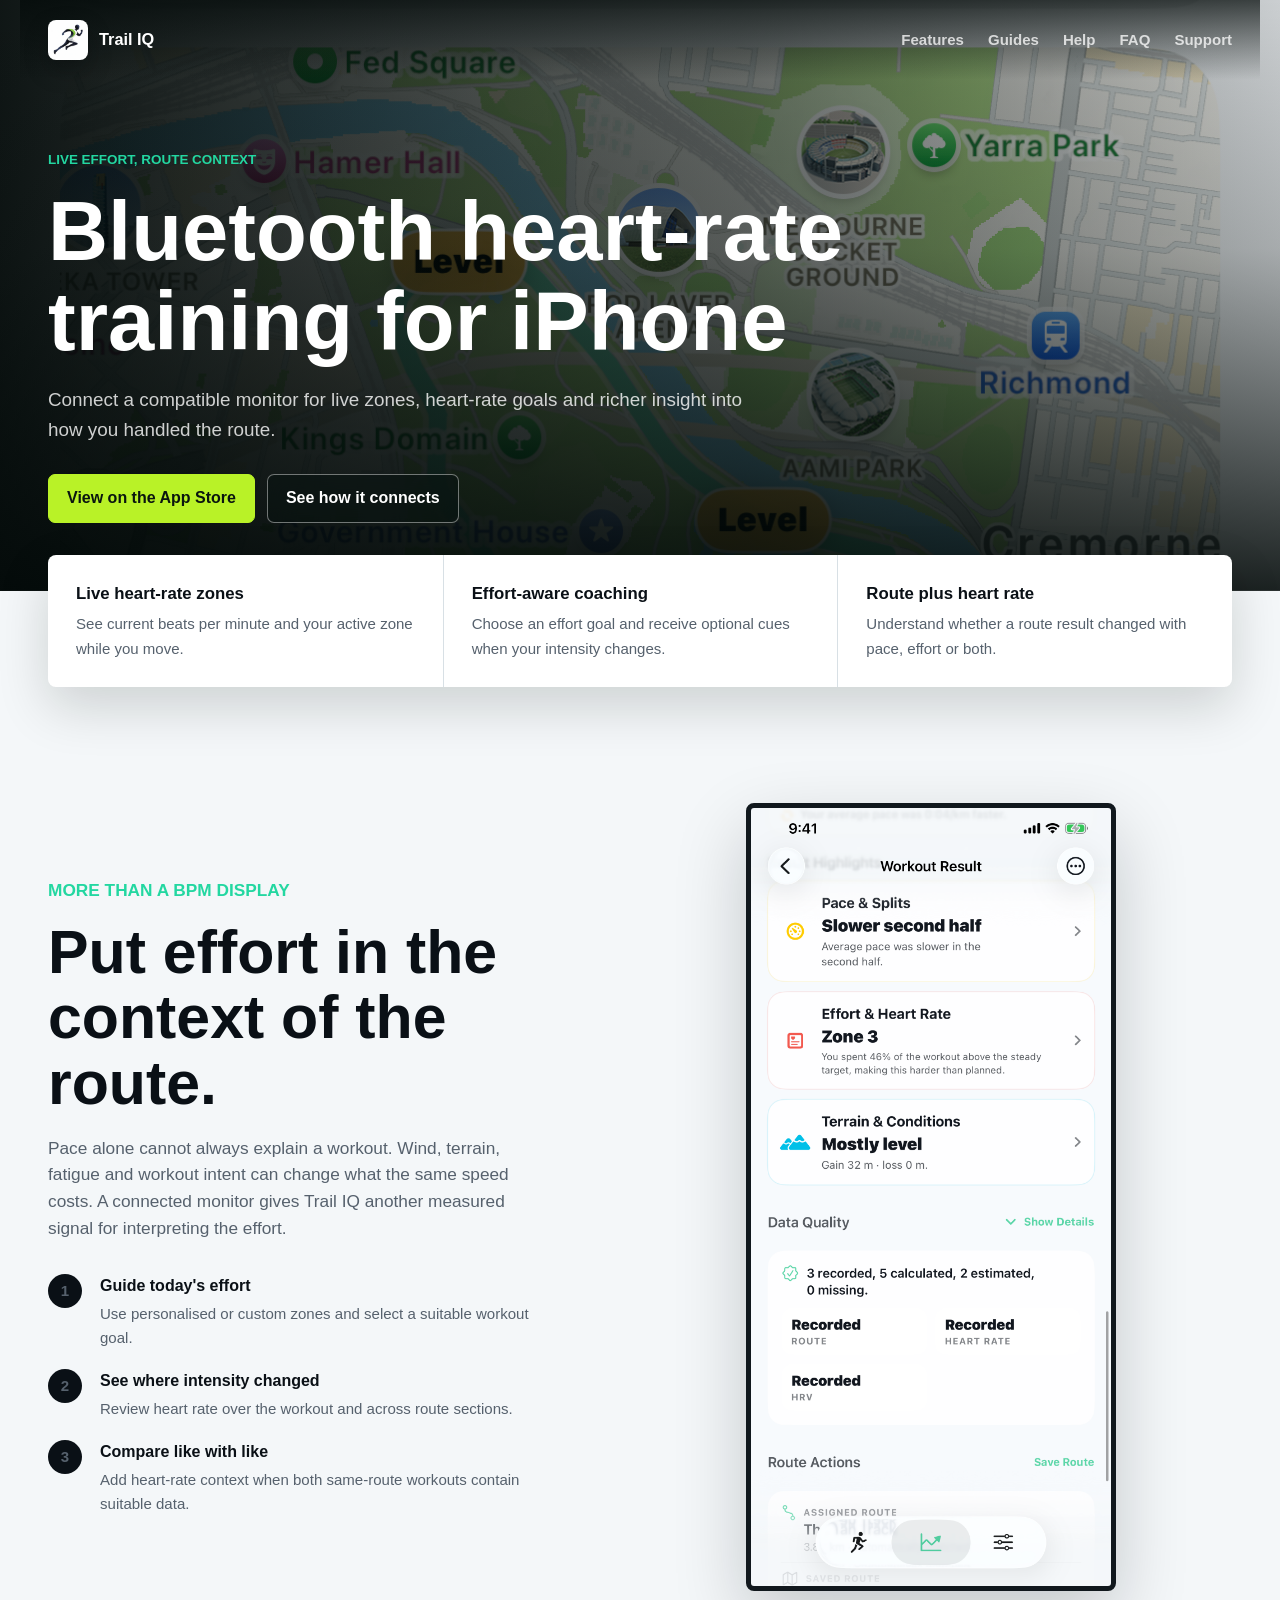
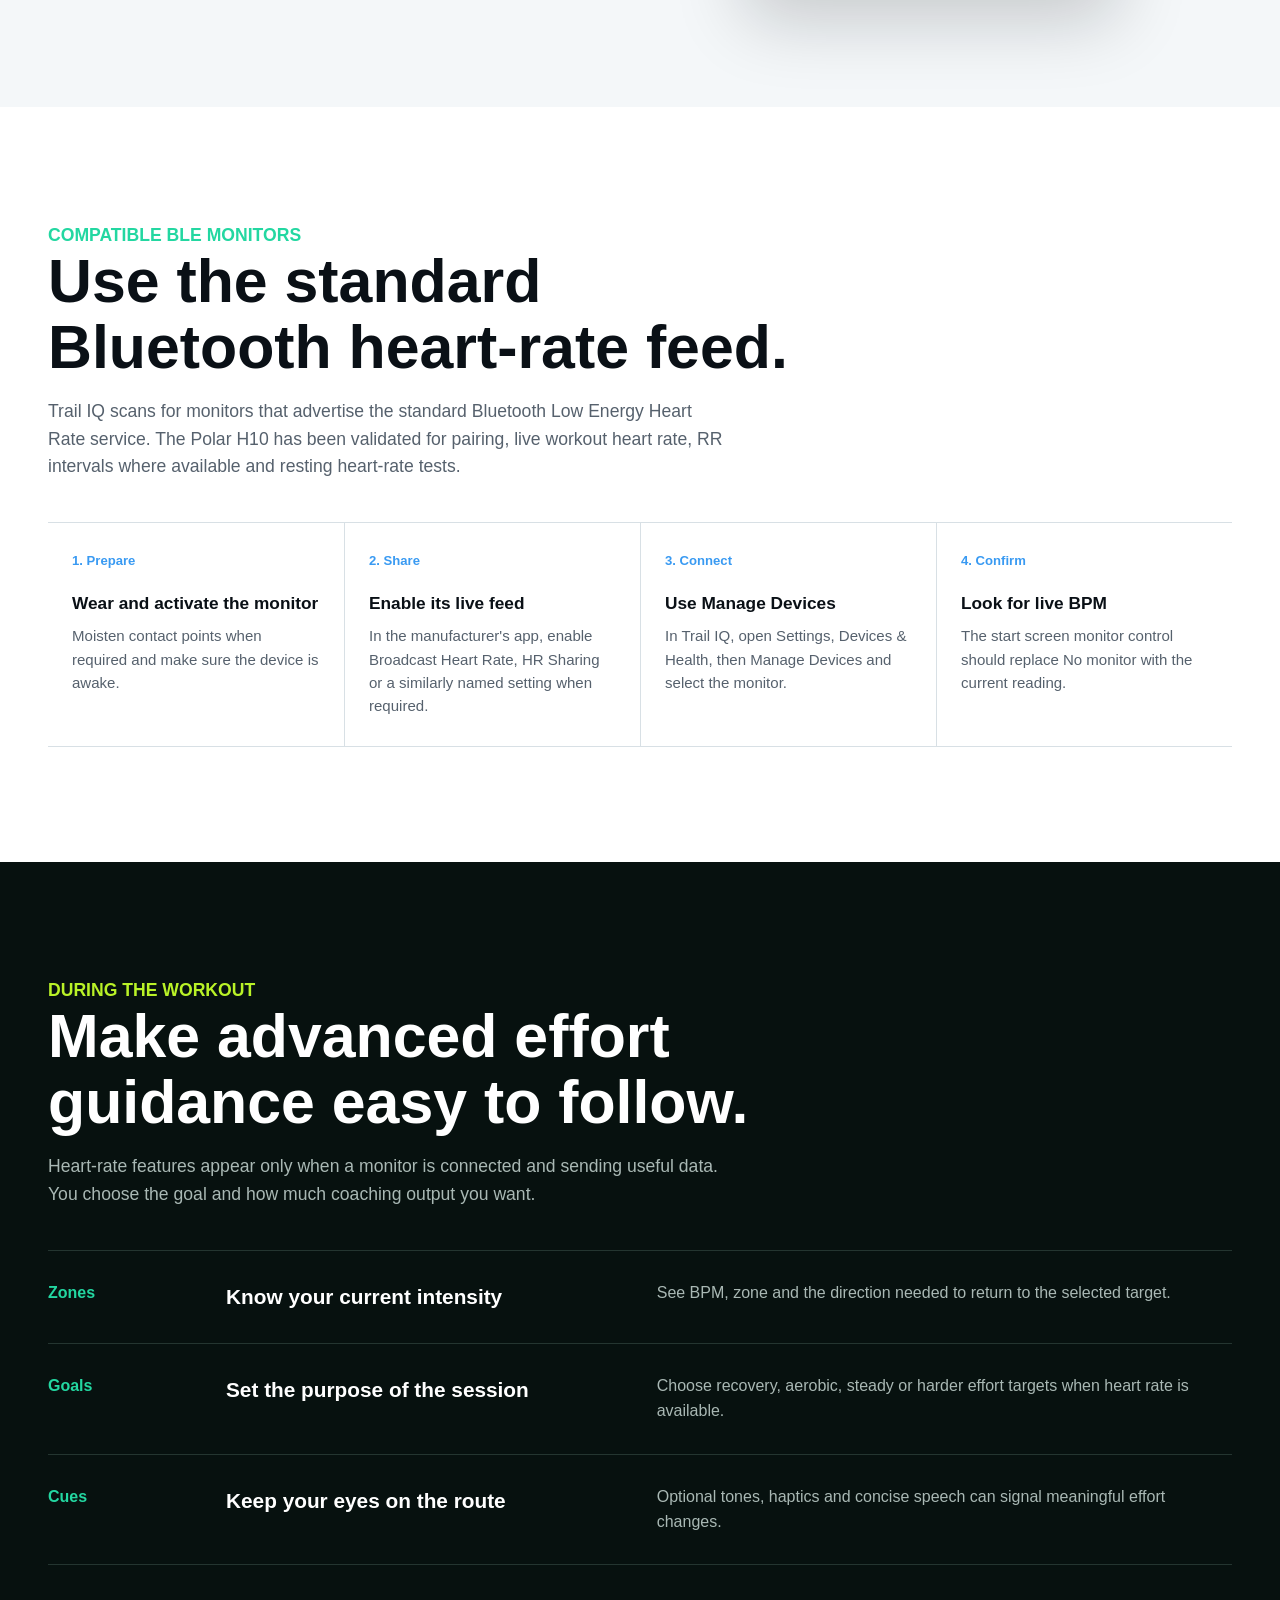
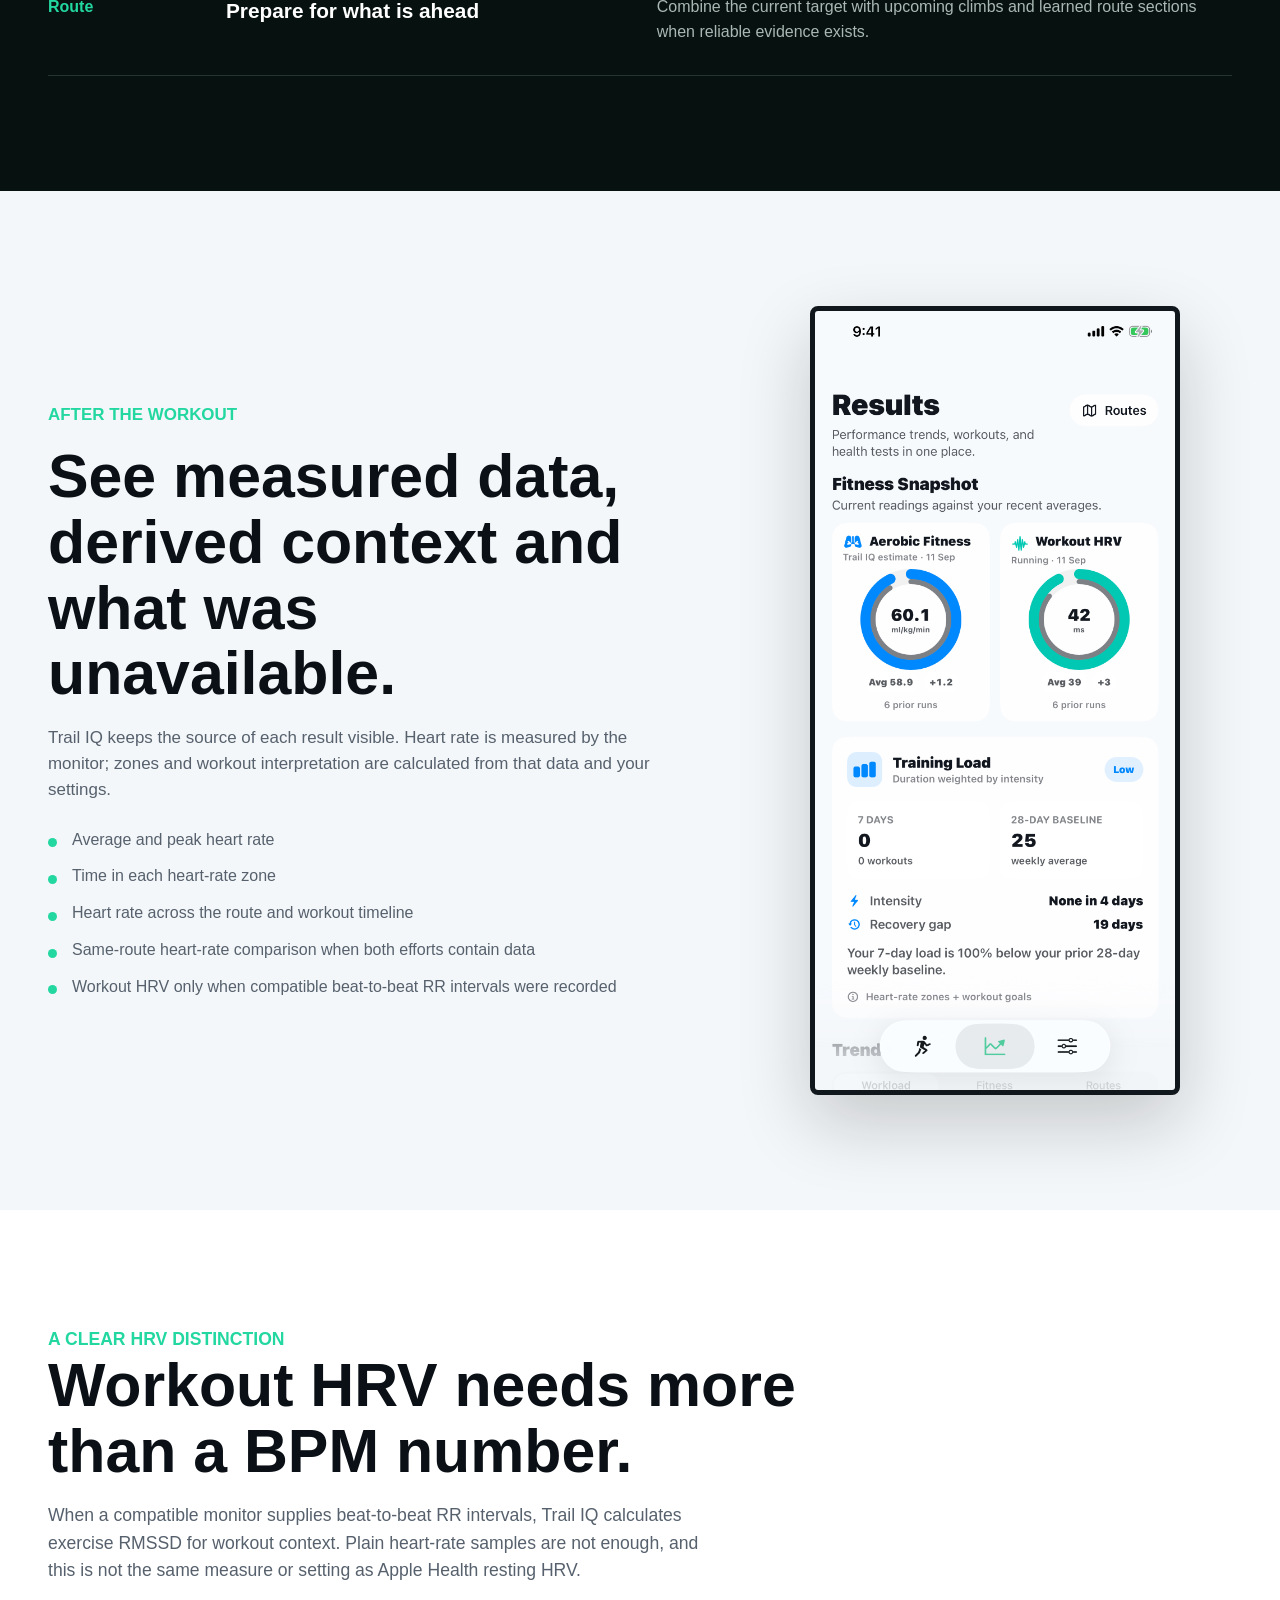
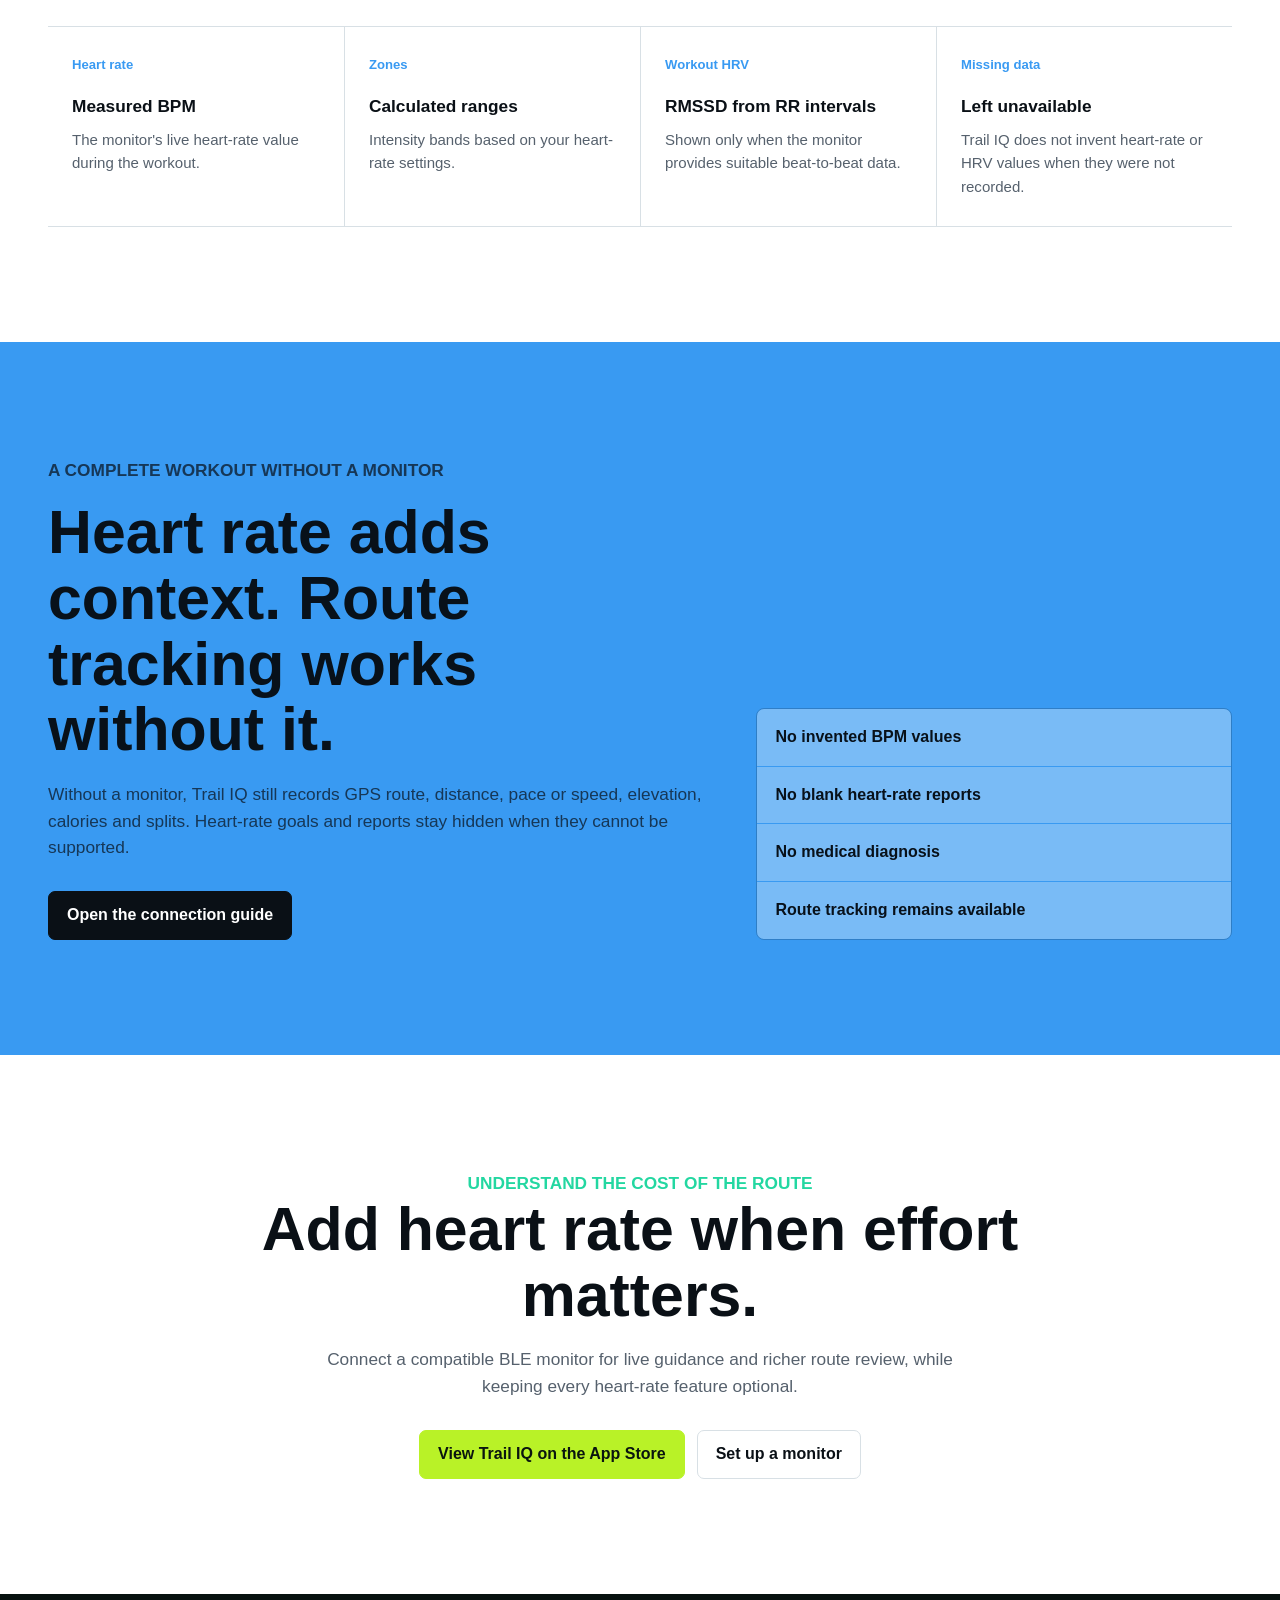
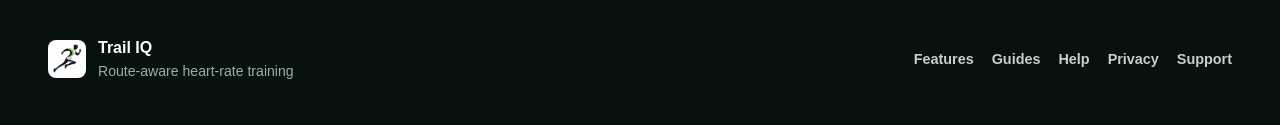
==== commit b9a4cb81: "Refresh site for Trail IQ 1.1.0" ====
--- a/bluetooth-heart-rate-running-app/index.html
+++ b/bluetooth-heart-rate-running-app/index.html
@@ -20,7 +20,7 @@
   <meta name="twitter:description" content="Add live heart-rate zones and effort context to the routes you walk, run and ride.">
   <meta name="twitter:image" content="https://trailiqapp.github.io/assets/screen-highlights.png">
   <link rel="icon" href="../assets/app-icon.png">
-  <link rel="stylesheet" href="../assets/site.css?v=10">
+  <link rel="stylesheet" href="../assets/site.css?v=11">
 </head>
 <body>
   <nav class="site-nav on-dark" aria-label="Trail IQ public site">
--- a/assets/site.css
+++ b/assets/site.css
@@ -239,6 +239,71 @@
   font-size: 1.1rem;
 }
 
+.journey-nav {
+  border-bottom: 1px solid var(--line);
+  background: var(--paper);
+}
+
+.journey-nav-inner {
+  display: grid;
+  grid-template-columns: repeat(4, minmax(0, 1fr));
+  width: min(1184px, calc(100% - 48px));
+  margin: 0 auto;
+}
+
+.journey-nav a {
+  display: grid;
+  grid-template-columns: auto minmax(0, 1fr);
+  gap: 1px 12px;
+  min-width: 0;
+  padding: 22px 20px;
+  color: var(--ink);
+  text-decoration: none;
+}
+
+.journey-nav a + a {
+  border-left: 1px solid var(--line);
+}
+
+.journey-nav a:hover {
+  background: var(--soft);
+}
+
+.journey-nav span {
+  grid-row: 1 / span 2;
+  color: var(--blue);
+  font-size: 0.78rem;
+  font-weight: 900;
+}
+
+.journey-nav strong,
+.journey-nav small {
+  overflow-wrap: anywhere;
+}
+
+.journey-nav strong {
+  font-size: 1rem;
+}
+
+.journey-nav small {
+  color: var(--muted);
+  font-size: 0.82rem;
+}
+
+.feature-stage {
+  scroll-margin-top: 12px;
+}
+
+.stage-heading {
+  max-width: 900px;
+  margin-bottom: 70px;
+}
+
+.stage-heading h2 {
+  max-width: 880px;
+  font-size: 3.25rem;
+}
+
 .release-band {
   background: var(--paper);
 }
@@ -882,6 +947,11 @@
   font-size: 1.06rem;
 }
 
+.feature-copy h3 {
+  max-width: 640px;
+  font-size: 2.45rem;
+}
+
 .feature-copy ul {
   margin: 24px 0 0;
   padding: 0;
@@ -904,6 +974,70 @@
   border-radius: 50%;
   background: var(--mint);
   content: "";
+}
+
+.band-dark .feature-copy li {
+  color: #a9b8b4;
+}
+
+.band-dark .feature-copy li::before {
+  background: var(--lime);
+}
+
+.capability-grid {
+  display: grid;
+  grid-template-columns: repeat(3, minmax(0, 1fr));
+  margin-top: 96px;
+  border-top: 1px solid var(--line);
+  border-bottom: 1px solid var(--line);
+}
+
+.capability-item {
+  min-width: 0;
+  padding: 28px 24px;
+}
+
+.capability-item + .capability-item {
+  border-left: 1px solid var(--line);
+}
+
+.capability-item span,
+.capability-item strong {
+  display: block;
+}
+
+.capability-item span {
+  margin-bottom: 16px;
+  color: var(--blue);
+  font-size: 0.8rem;
+  font-weight: 900;
+  text-transform: uppercase;
+}
+
+.capability-item strong {
+  margin-bottom: 9px;
+  font-size: 1.18rem;
+}
+
+.capability-item p {
+  margin: 0;
+  font-size: 0.94rem;
+}
+
+.capability-grid.on-dark {
+  border-color: #2a3b36;
+}
+
+.capability-grid.on-dark .capability-item + .capability-item {
+  border-color: #2a3b36;
+}
+
+.capability-grid.on-dark .capability-item span {
+  color: var(--lime);
+}
+
+.capability-grid.on-dark .capability-item p {
+  color: #a9b8b4;
 }
 
 .single-screen {
@@ -1649,6 +1783,25 @@
     grid-template-columns: 1fr;
   }
 
+  .journey-nav-inner,
+  .capability-grid {
+    grid-template-columns: 1fr 1fr;
+  }
+
+  .journey-nav a:nth-child(3),
+  .capability-item:nth-child(3) {
+    border-left: 0;
+  }
+
+  .journey-nav a:nth-child(n + 3),
+  .capability-item:nth-child(n + 3) {
+    border-top: 1px solid var(--line);
+  }
+
+  .capability-grid.on-dark .capability-item:nth-child(n + 3) {
+    border-top-color: #2a3b36;
+  }
+
   .release-grid {
     grid-template-columns: 1fr;
   }
@@ -1733,6 +1886,18 @@
 
   .feature-detail + .feature-detail {
     margin-top: 82px;
+  }
+
+  .stage-heading {
+    margin-bottom: 54px;
+  }
+
+  .stage-heading h2 {
+    font-size: 2.55rem;
+  }
+
+  .feature-copy h3 {
+    font-size: 2.15rem;
   }
 
   .single-screen {
@@ -1870,7 +2035,7 @@
   }
 
   .nav-links a {
-    font-size: 0.74rem;
+    font-size: 0.82rem;
   }
 
   .hero-copy {
@@ -1909,6 +2074,23 @@
   .help-visual-pair {
     grid-template-columns: 1fr;
   }
+
+  .capability-grid {
+    grid-template-columns: 1fr;
+  }
+
+  .capability-item + .capability-item,
+  .capability-item:nth-child(3) {
+    border-left: 0;
+  }
+
+  .capability-item + .capability-item {
+    border-top: 1px solid var(--line);
+  }
+
+  .capability-grid.on-dark .capability-item + .capability-item {
+    border-top-color: #2a3b36;
+  }
 }
 
 @media (prefers-reduced-motion: reduce) {
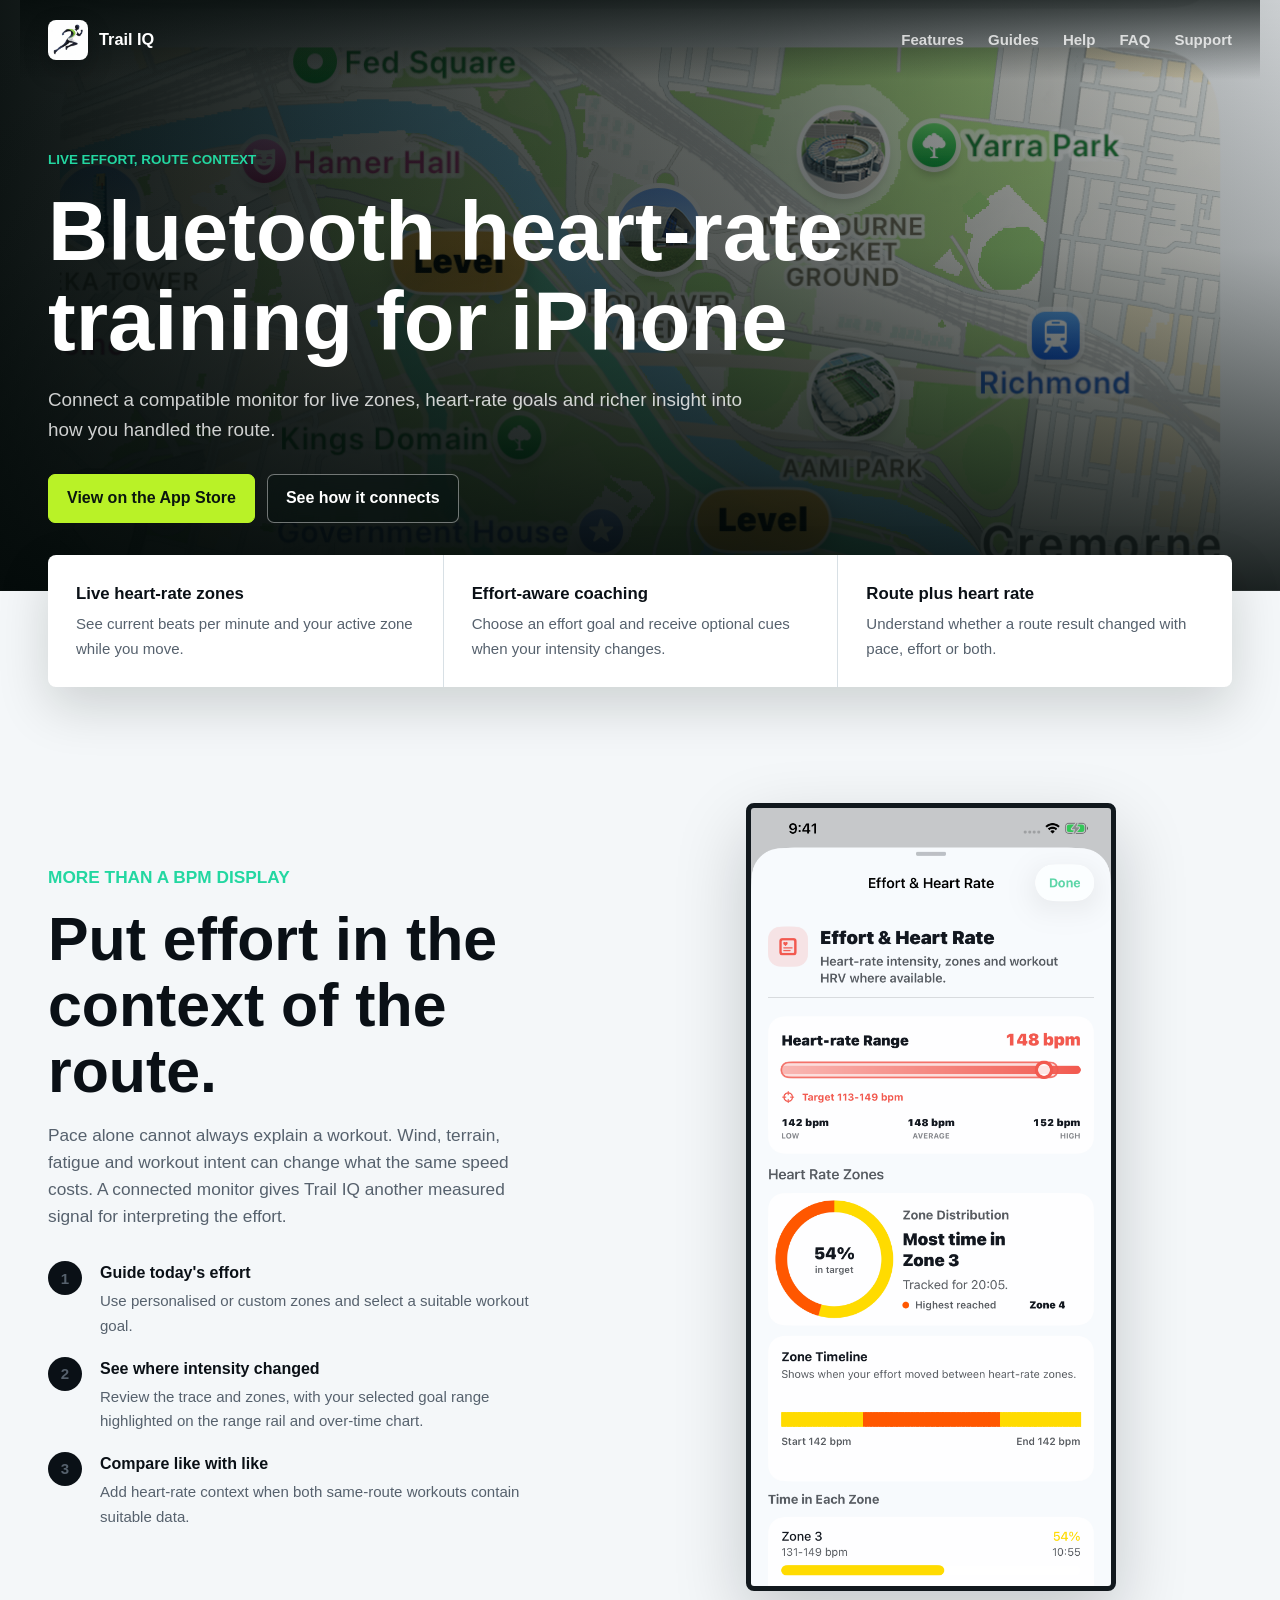
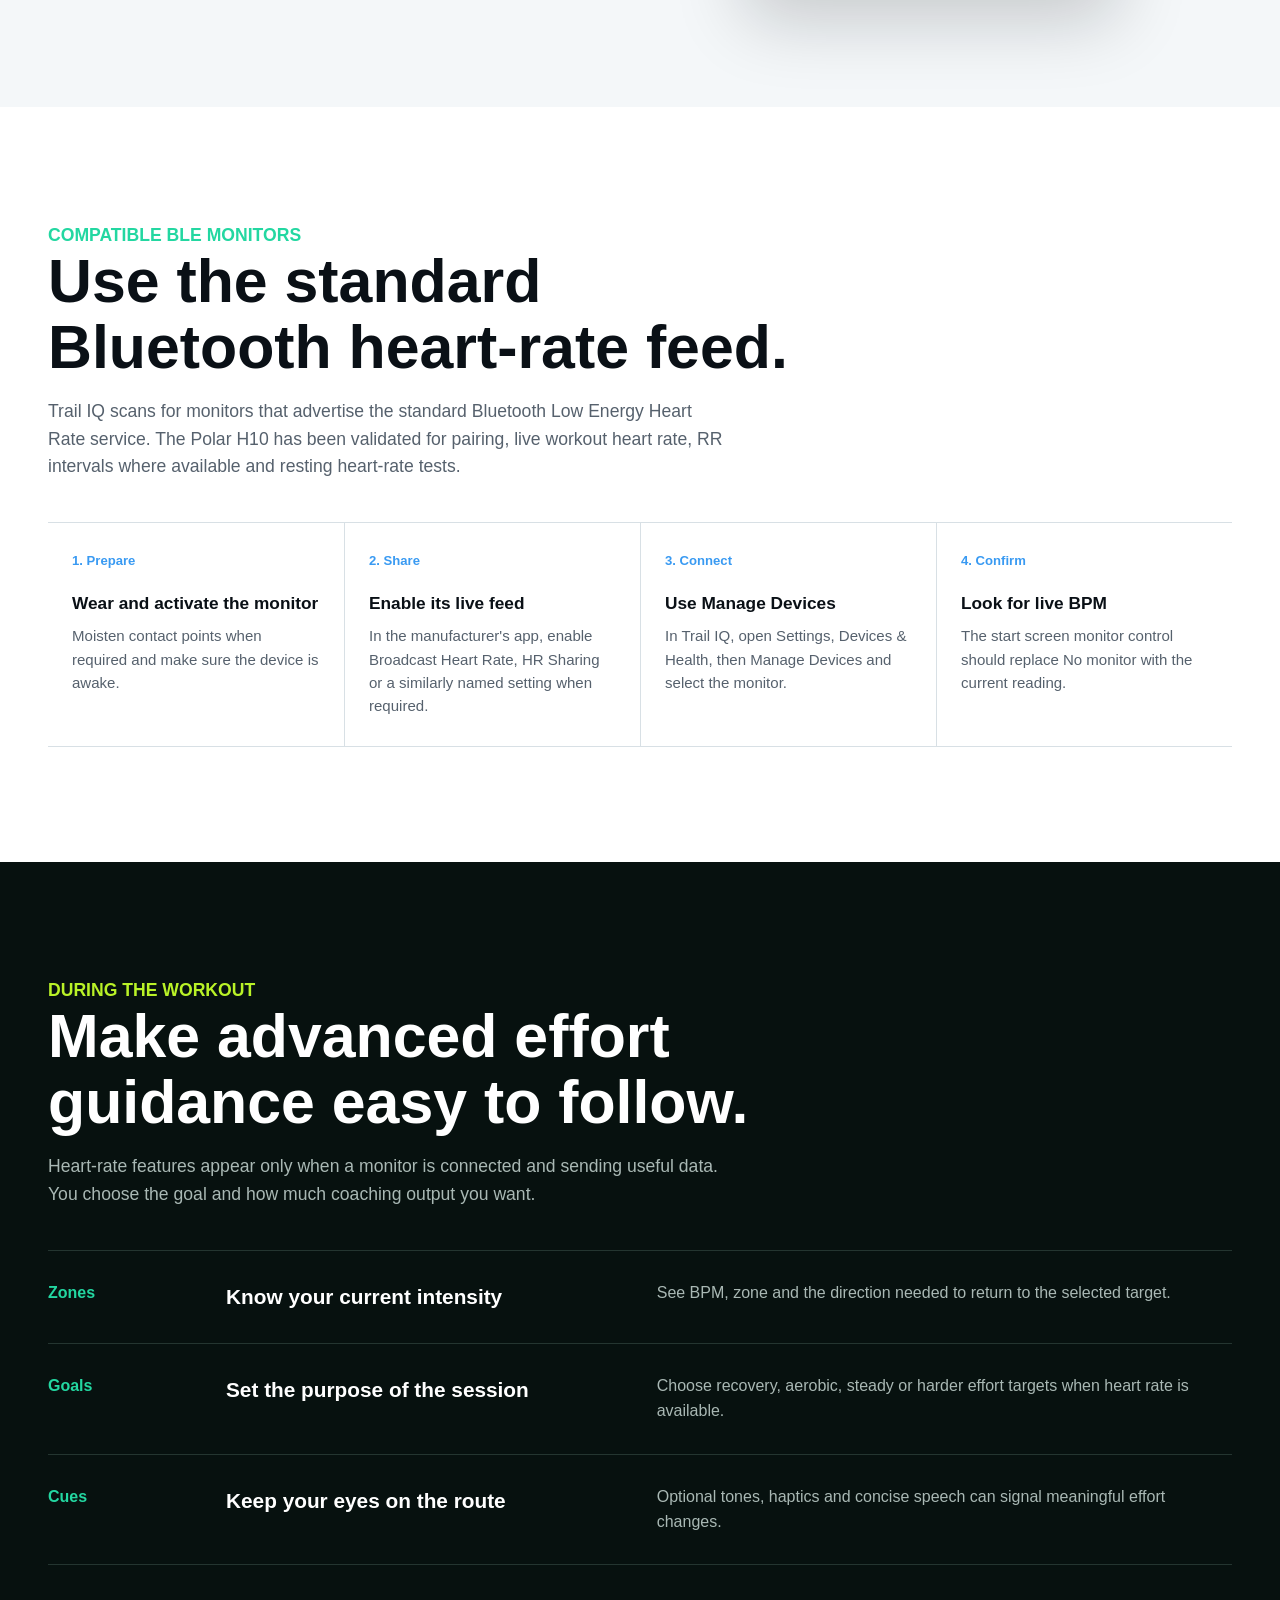
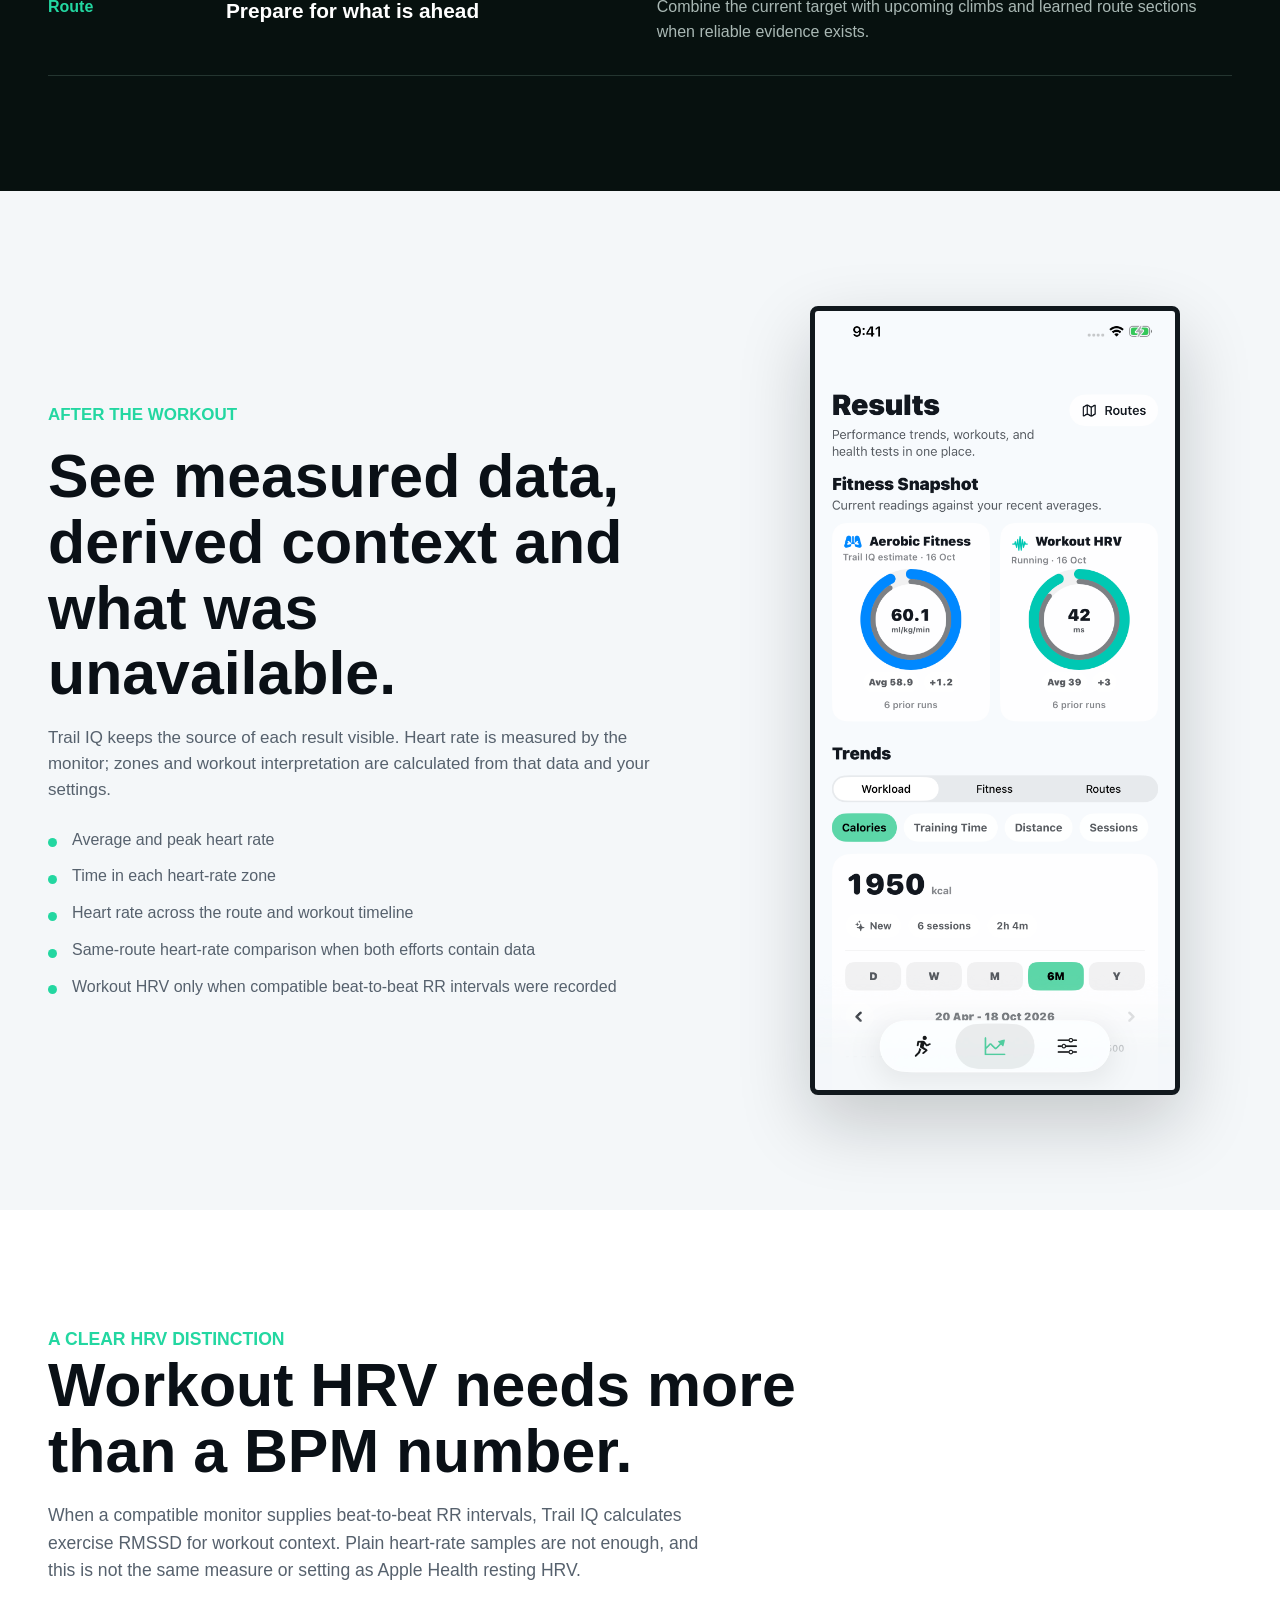
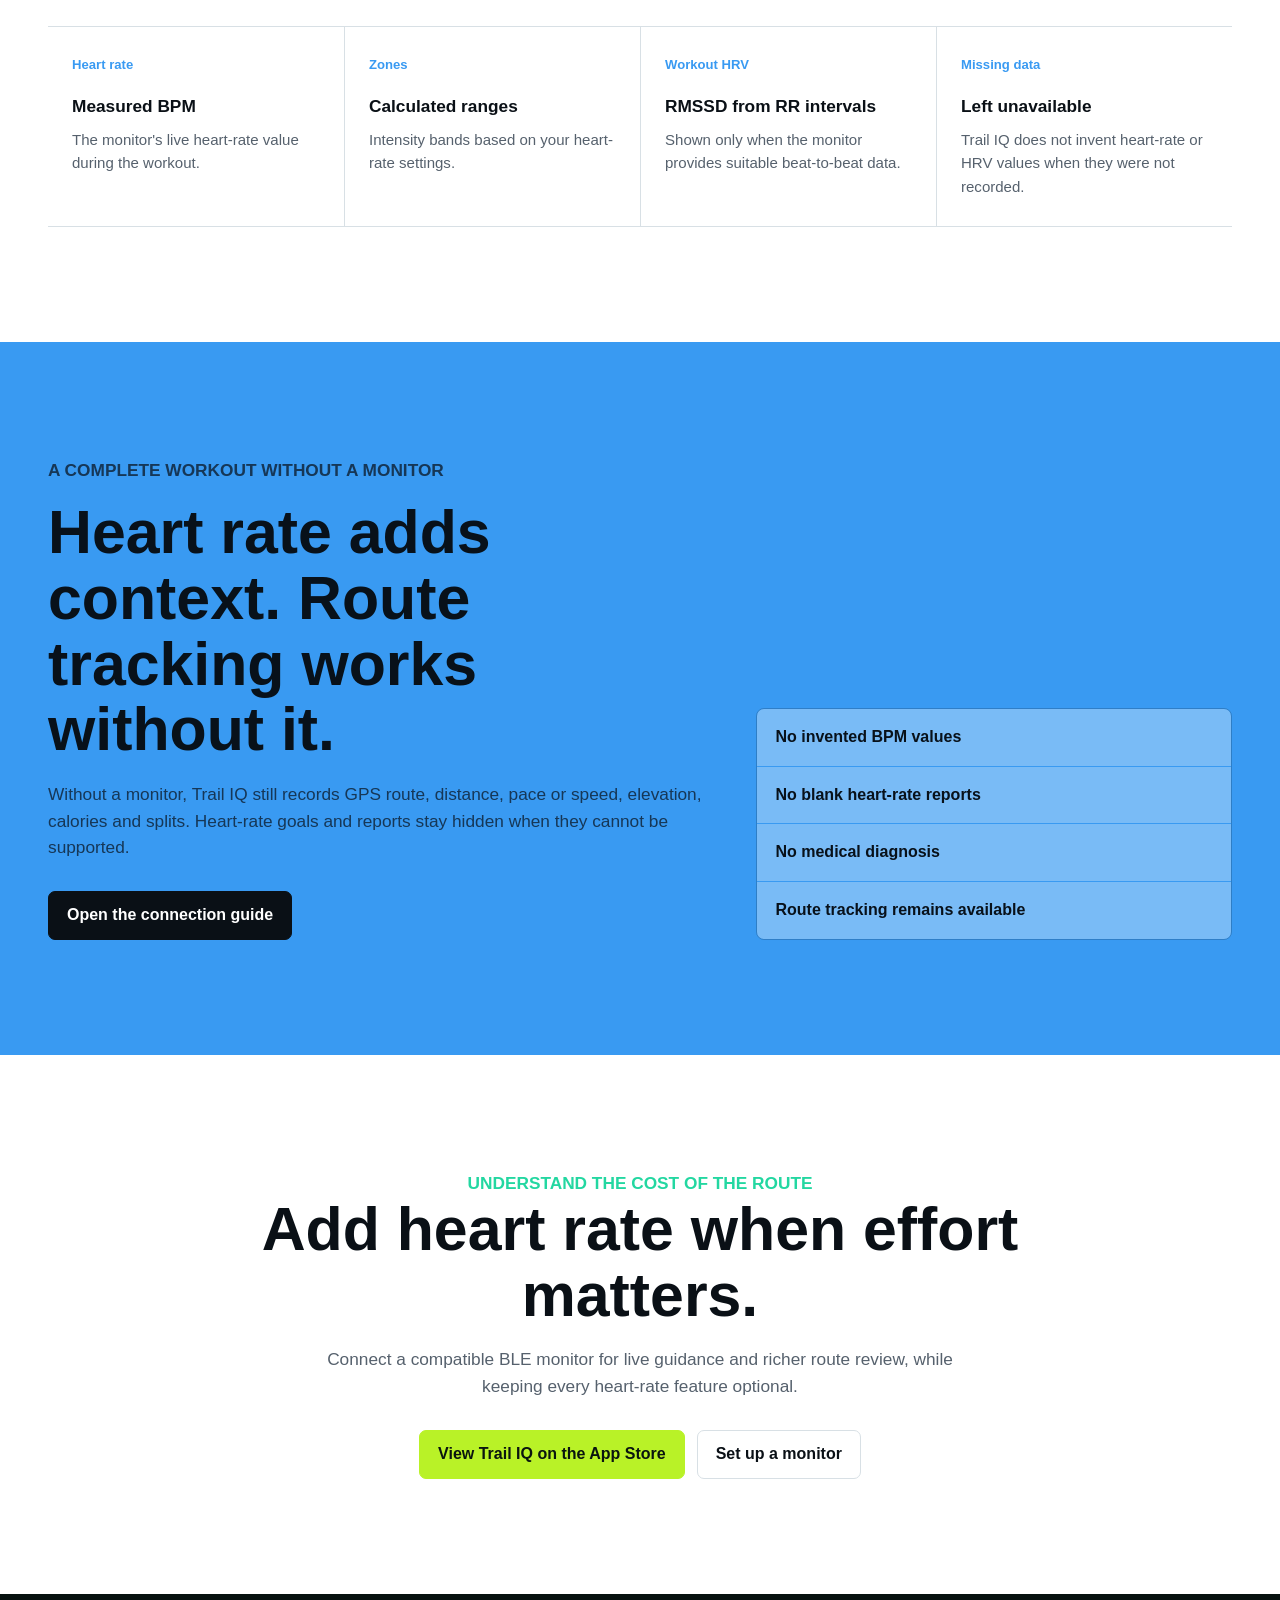
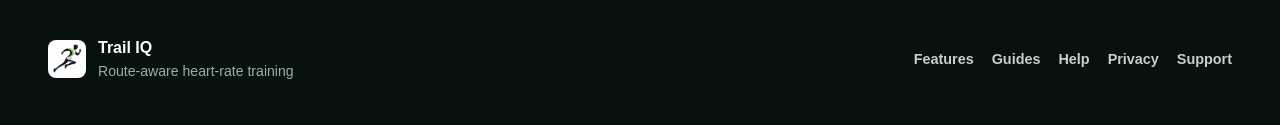
==== commit da9ad0bc: "Publish Trail IQ 1.2.0 website and updated help Refresh features, workflows, screenshots and support" ====
--- a/bluetooth-heart-rate-running-app/index.html
+++ b/bluetooth-heart-rate-running-app/index.html
@@ -20,7 +20,8 @@
   <meta name="twitter:description" content="Add live heart-rate zones and effort context to the routes you walk, run and ride.">
   <meta name="twitter:image" content="https://trailiqapp.github.io/assets/screen-highlights.png">
   <link rel="icon" href="../assets/app-icon.png">
-  <link rel="stylesheet" href="../assets/site.css?v=11">
+  <link rel="stylesheet" href="../assets/site.css?v=13">
+  <script src="../assets/site.js?v=13" defer></script>
 </head>
 <body>
   <nav class="site-nav on-dark" aria-label="Trail IQ public site">
@@ -85,7 +86,7 @@
               <span class="story-index">2</span>
               <div>
                 <strong>See where intensity changed</strong>
-                <span>Review heart rate over the workout and across route sections.</span>
+                <span>Review the trace and zones, with your selected goal range highlighted on the range rail and over-time chart.</span>
               </div>
             </div>
             <div class="story-point">
@@ -98,7 +99,7 @@
           </div>
         </div>
         <figure class="single-screen">
-          <img src="../assets/screen-highlights.png" alt="Trail IQ Result Highlights showing Effort and Heart Rate when monitor data exists.">
+          <img src="../assets/screen-effort.png" alt="Trail IQ Effort and Heart Rate report with the selected goal range highlighted and a heart-rate zone donut.">
         </figure>
       </div>
     </section>
--- a/assets/site.css
+++ b/assets/site.css
@@ -39,6 +39,55 @@
   max-width: 100%;
 }
 
+.screenshot-link {
+  display: block;
+  cursor: zoom-in;
+}
+
+.screenshot-link:focus-visible {
+  outline: 3px solid var(--blue);
+  outline-offset: 5px;
+}
+
+.screenshot-dialog {
+  max-width: min(95vw, 640px);
+  max-height: 95svh;
+  border: 1px solid var(--line);
+  border-radius: 8px;
+  padding: 12px;
+  background: var(--paper);
+  overscroll-behavior: contain;
+}
+
+.screenshot-dialog::backdrop {
+  background: rgba(7, 17, 15, 0.8);
+}
+
+.screenshot-dialog img {
+  display: block;
+  width: auto;
+  max-height: 82svh;
+  margin: 0 auto;
+}
+
+.screenshot-close {
+  display: block;
+  min-height: 44px;
+  margin: 0 0 10px auto;
+  border: 1px solid var(--line);
+  border-radius: 6px;
+  padding: 8px 16px;
+  background: var(--paper);
+  color: var(--ink);
+  font: inherit;
+  font-weight: 700;
+  cursor: pointer;
+}
+
+.workflow summary[id] {
+  scroll-margin-top: 24px;
+}
+
 a {
   color: inherit;
 }
@@ -935,6 +984,17 @@
   margin-top: 110px;
 }
 
+.report-gallery-heading {
+  margin-top: 90px;
+}
+
+.single-screen figcaption {
+  padding: 16px;
+  background: var(--canvas);
+  color: var(--muted);
+  font-size: 0.9rem;
+}
+
 .feature-detail.reverse .feature-copy {
   order: 2;
 }
